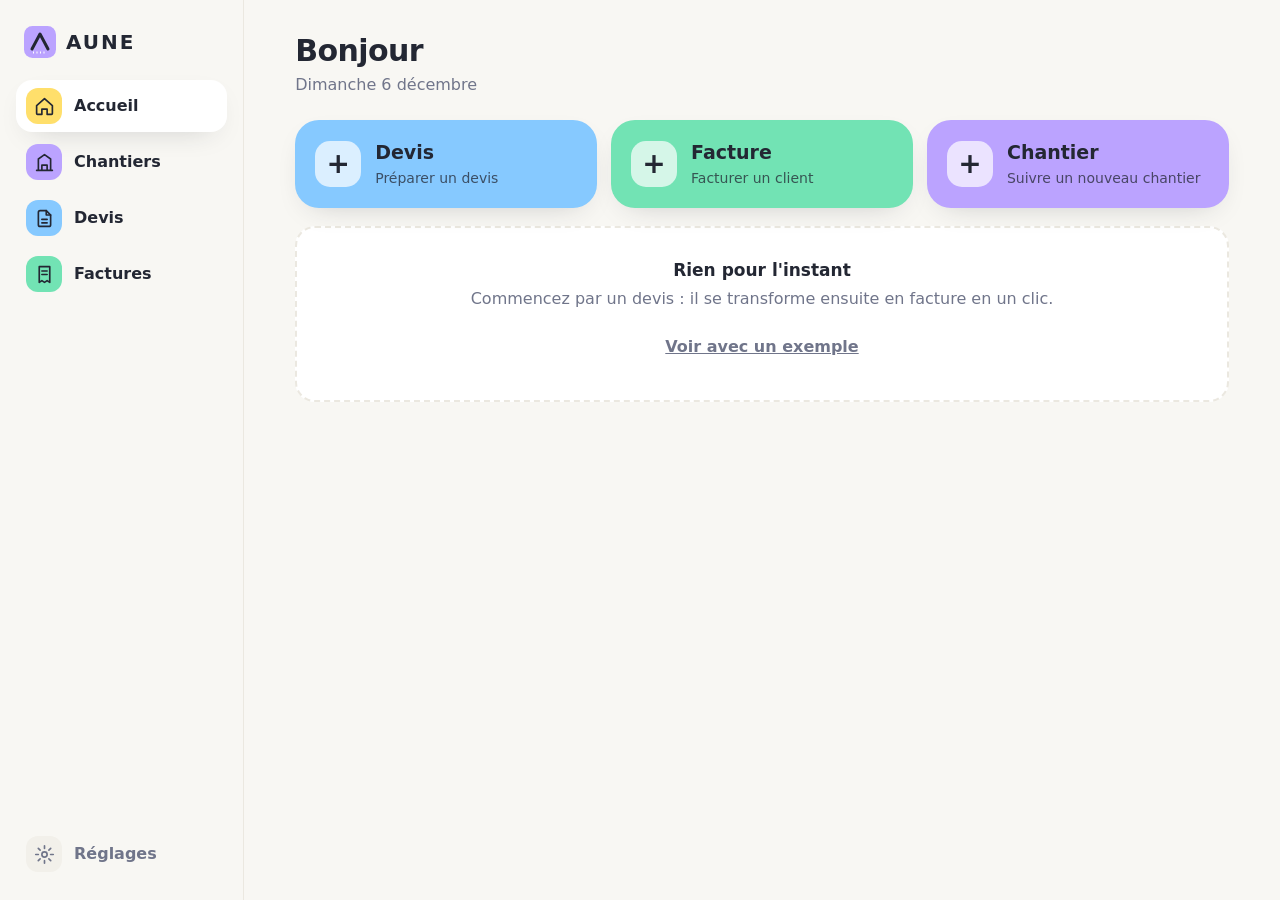
==== index.html @ 50a4844f "Gain de temps : envoyer/partager le PDF, relance, dupliquer, rappel et copie de sécurité - Envoyer (" ====
<!doctype html>
<html lang="fr">
<head>
<meta charset="utf-8">
<meta name="viewport" content="width=device-width,initial-scale=1,viewport-fit=cover">
<title>AUNE · Suivi de chantier</title>
<meta name="theme-color" content="#f8f7f3">
<meta name="apple-mobile-web-app-capable" content="yes">
<meta name="mobile-web-app-capable" content="yes">
<link rel="manifest" href="manifest.webmanifest">
<link rel="icon" href="icon.svg" type="image/svg+xml">
<link rel="apple-touch-icon" href="icon.svg">
<style>
/* Blanc cassé + pastels un peu flashy. Une couleur par univers :
   chantiers = lilas · devis = ciel · factures = menthe · alertes = corail · attention = citron */
:root{
  color-scheme:light;
  --bg:#f8f7f3;--card:#fff;--ink:#232733;--muted:#70758a;--line:#ebe8e0;--soft:#f2f0ea;
  --sky:#86c9ff;--mint:#72e3b4;--lilac:#bba3ff;--coral:#ff9d8f;--lemon:#ffdf6b;
  --sky-s:#e4f3ff;--mint-s:#dff8ee;--lilac-s:#ede7ff;--coral-s:#ffeae6;--lemon-s:#fff6d4;
  --sky-d:#0d5a94;--mint-d:#087349;--lilac-d:#5430c4;--coral-d:#b02f24;--lemon-d:#7a5d00;
  --shadow:0 10px 30px -16px rgba(35,39,51,.28);
  --p:var(--ink);--pt:#fff;
}
body[data-sec=chantiers]{--p:var(--lilac);--pt:var(--ink)}
body[data-sec=devis]{--p:var(--sky);--pt:var(--ink)}
body[data-sec=factures]{--p:var(--mint);--pt:var(--ink)}
*{box-sizing:border-box}
html{-webkit-text-size-adjust:100%}
body{margin:0;background:var(--bg);color:var(--ink);font:16px/1.45 system-ui,-apple-system,"Segoe UI",Roboto,sans-serif}
h1{font-size:30px;line-height:1.1;margin:0;font-weight:800;letter-spacing:-.02em}
h2{font-size:16px;margin:0;font-weight:750}
a{color:inherit;text-decoration:none}
button,input,select,textarea{font:inherit;color:inherit}
:focus-visible{outline:3px solid var(--ink);outline-offset:2px}
.muted{color:var(--muted)}.small{font-size:14px}

/* Mise en page : barre latérale (PC) / barre du bas (téléphone) */
.shell{display:grid;grid-template-columns:244px minmax(0,1fr);min-height:100vh}
.side{position:sticky;top:0;height:100vh;padding:26px 16px 20px;display:flex;flex-direction:column;gap:22px;border-right:1px solid var(--line)}
.logo{display:flex;align-items:center;gap:10px;font-weight:850;letter-spacing:.1em;font-size:20px;padding:0 8px}
.side nav{display:grid;gap:4px}
.nv{display:flex;align-items:center;gap:12px;padding:8px 10px;border-radius:16px;font-weight:650;color:var(--ink)}
.nv .chip{width:36px;height:36px;border-radius:12px;display:grid;place-items:center;flex:none}
.nv:hover{background:var(--soft)}
.nv.on{background:#fff;box-shadow:var(--shadow)}
.nv.set{margin-top:auto;color:var(--muted)}
.ico{width:21px;height:21px;flex:none}
main{padding:34px clamp(18px,4vw,52px) 90px;max-width:1220px;width:100%}
.mtop,.bottom{display:none}

/* Boutons */
.btn{border:1px solid var(--line);background:#fff;border-radius:14px;padding:10px 18px;cursor:pointer;font-weight:650;min-height:46px;display:inline-flex;align-items:center;justify-content:center;gap:6px;text-align:center}
.btn:hover{border-color:var(--ink)}
.btn.primary{background:var(--p);color:var(--pt);border-color:var(--p)}
.btn.sky{background:var(--sky);border-color:var(--sky)}.btn.mint{background:var(--mint);border-color:var(--mint)}.btn.lilac{background:var(--lilac);border-color:var(--lilac)}
.btn.link{border:0;background:none;text-decoration:underline;padding:10px 4px}
.btn.danger{color:var(--coral-d)}
.btn.sm{min-height:38px;padding:6px 14px;font-size:14px;border-radius:12px}
.icon-btn{border:0;background:none;cursor:pointer;font-size:24px;line-height:1;padding:6px 10px;border-radius:10px;color:var(--muted)}
.icon-btn:hover{color:var(--coral-d);background:var(--coral-s)}

.head{display:flex;justify-content:space-between;align-items:flex-end;gap:14px;flex-wrap:wrap;margin-bottom:24px}
.head .sub{color:var(--muted);margin-top:6px}
.head .sub::first-letter{text-transform:uppercase}
.btns{display:flex;gap:10px;flex-wrap:wrap;align-items:center}
.sec{display:flex;justify-content:space-between;align-items:center;margin:30px 0 12px}
.sec:first-child{margin-top:0}
.count{display:inline-block;margin-left:6px;padding:1px 9px;border-radius:99px;background:var(--soft);color:var(--muted);font-size:13px;font-weight:700}
.back{display:inline-block;margin-bottom:14px;color:var(--muted);font-weight:650}
.cols2{display:grid;grid-template-columns:minmax(0,1.45fr) minmax(0,1fr);gap:28px;align-items:start}
.cols2.eq{grid-template-columns:1fr 1fr}
.stack{display:grid;gap:14px}

/* Tuiles d'action */
.quick{display:grid;grid-template-columns:repeat(3,1fr);gap:14px;margin-bottom:18px}
.tile{border:0;border-radius:24px;padding:18px 20px;cursor:pointer;text-align:left;display:flex;align-items:center;gap:14px;color:var(--ink);box-shadow:var(--shadow);min-height:88px}
.tile .plus{width:46px;height:46px;border-radius:15px;background:rgba(255,255,255,.7);display:grid;place-items:center;font-size:28px;font-weight:600;flex:none}
.tile b{display:block;font-size:19px}
.tile .ts{font-size:14px;opacity:.75}
.tile.sky{background:var(--sky)}.tile.mint{background:var(--mint)}.tile.lilac{background:var(--lilac)}
.kpis{display:grid;grid-template-columns:repeat(4,1fr);gap:12px;margin-bottom:28px}
.kpis.three{grid-template-columns:repeat(3,1fr);margin-bottom:22px}
.kpi{border-radius:18px;padding:14px 16px;display:block}
.kpi span{font-size:14px;opacity:.78}
.kpi b{display:block;font-size:23px;margin-top:2px;font-variant-numeric:tabular-nums;letter-spacing:-.01em}
.kpi.sky{background:var(--sky-s)}.kpi.mint{background:var(--mint-s)}.kpi.lilac{background:var(--lilac-s)}.kpi.coral{background:var(--coral-s)}.kpi.lemon{background:var(--lemon-s)}

/* Listes */
.list,.card{background:var(--card);border:1px solid var(--line);border-radius:20px;box-shadow:var(--shadow)}
.list{overflow:hidden}
.card{padding:20px}
.row{display:flex;gap:14px;align-items:center;padding:14px 18px;border-top:1px solid var(--line);min-height:68px}
.row:first-child{border-top:0}
a.row:hover{background:var(--bg)}
.row .main{flex:1;min-width:0}
.row .t{font-weight:650;overflow:hidden;text-overflow:ellipsis;white-space:nowrap}
.row .s,.s{color:var(--muted);font-size:14px}
.row .amt{font-weight:750;white-space:nowrap;font-variant-numeric:tabular-nums}
.av{width:42px;height:42px;border-radius:14px;display:grid;place-items:center;font-weight:800;font-size:15px;color:var(--ink);flex:none}
.pill{display:inline-block;padding:3px 11px;border-radius:99px;font-size:13px;font-weight:700;background:var(--soft);color:var(--muted);border:0;white-space:nowrap}
.pill.info{background:var(--sky-s);color:var(--sky-d)}.pill.ok{background:var(--mint-s);color:var(--mint-d)}
.pill.warn{background:var(--lemon-s);color:var(--lemon-d)}.pill.bad{background:var(--coral-s);color:var(--coral-d)}
button.pill{cursor:pointer}
button.pill:hover{filter:brightness(.96)}
.bar2{height:8px;border-radius:99px;background:var(--soft);overflow:hidden;margin-top:10px}
.bar2 i{display:block;height:100%;background:var(--mint);border-radius:99px}

/* Cartes chantier */
.cards{display:grid;grid-template-columns:repeat(auto-fill,minmax(280px,1fr));gap:16px}
.ccard{display:block;background:var(--card);border:1px solid var(--line);border-radius:22px;padding:18px;box-shadow:var(--shadow)}
.ccard:hover{border-color:var(--ink)}
.ctop{display:flex;justify-content:space-between;align-items:center;margin-bottom:14px}
.cname{font-size:18px;font-weight:750;letter-spacing:-.01em;line-height:1.2}
.cfoot{margin-top:8px}

/* Page chantier */
.hero{background:var(--lilac-s);border:1px solid color-mix(in srgb,var(--lilac) 55%,#fff);border-radius:26px;padding:20px 24px 22px;margin-bottom:26px}
.hero-top{display:flex;justify-content:space-between;align-items:center;margin-bottom:12px}
.hero-top .back{margin:0}
.hero-main{display:flex;gap:16px;align-items:center;flex-wrap:wrap}
.hero-main .av{width:58px;height:58px;border-radius:18px;font-size:20px;background:var(--lilac)}
.hero-main>div{flex:1;min-width:200px}
.hero .bar2{background:rgba(255,255,255,.75);height:10px}
.chips{display:flex;gap:8px;flex-wrap:wrap;margin-top:14px}
.chips a,.chips span{background:rgba(255,255,255,.8);border-radius:99px;padding:4px 12px;font-size:14px;font-weight:600}
.stats{display:grid}
.stats div{display:flex;justify-content:space-between;align-items:center;padding:12px 0;border-top:1px solid var(--line)}
.stats div:first-child{border-top:0;padding-top:0}
.stats div:last-child{padding-bottom:0}
.stats b{font-variant-numeric:tabular-nums;font-size:17px}

.empty{background:var(--card);border:2px dashed var(--line);border-radius:20px;padding:30px 16px;text-align:center;color:var(--muted)}
.empty b{display:block;color:var(--ink);font-size:17px;margin-bottom:4px}
.empty .btn{margin-top:14px}
.notice{background:var(--lemon-s);border-radius:16px;padding:12px 18px;margin-bottom:22px;font-weight:550}
.search{width:100%;max-width:420px;margin-bottom:18px}
[hidden]{display:none!important}
.warnbox{background:var(--lemon-s);color:var(--lemon-d);border-radius:12px;padding:10px 14px;font-size:14px;font-weight:650;margin-top:14px}

/* Formulaires */
input:not([type]),input[type=text],input[type=tel],input[type=email],input[type=number],input[type=date],input[type=search],select,textarea{width:100%;min-width:0;background:#fff;border:1.5px solid var(--line);border-radius:14px;padding:10px 14px;min-height:46px}
input:focus,select:focus,textarea:focus{border-color:var(--ink);outline:0}
textarea{resize:vertical}
label.f{display:grid;gap:5px;font-size:14px;color:var(--muted);font-weight:550}
.fgrid{display:grid;grid-template-columns:repeat(auto-fit,minmax(230px,1fr));gap:14px}
.fgrid .full{grid-column:1/-1}
details.more>summary{cursor:pointer;font-weight:700;padding:10px 0;list-style:none;display:flex;align-items:center;gap:8px}
details.more>summary::before{content:"+";display:grid;place-items:center;width:24px;height:24px;border-radius:8px;background:var(--lemon);font-weight:800}
details.more[open]>summary::before{content:"–"}
details.more>summary::-webkit-details-marker{display:none}
dialog{border:0;border-radius:26px;background:var(--bg);color:var(--ink);padding:0;width:min(540px,calc(100vw - 20px));max-height:calc(100dvh - 20px);box-shadow:0 30px 80px -20px rgba(35,39,51,.5)}
dialog::backdrop{background:rgba(35,39,51,.45)}
.dform{padding:24px;display:grid;gap:18px}
.dform h2{font-size:21px;font-weight:800}
.frow{display:flex;justify-content:flex-end;gap:10px}

/* Éditeur de devis / facture */
.editor{display:grid;grid-template-columns:minmax(0,1fr) 340px;grid-template-areas:"info side" "lines side" "opts side";gap:18px 28px;align-items:start}
.e-info{grid-area:info}.e-lines{grid-area:lines;container-type:inline-size}
@container (max-width:560px){
  .line{grid-template-columns:1fr 1fr 1fr}
  .line .lt{grid-column:1/3;text-align:left}
  .line .icon-btn{justify-self:end}
}.e-side{grid-area:side;position:sticky;top:24px}.e-opts{grid-area:opts}
.line{display:grid;grid-template-columns:80px 92px 120px minmax(0,1fr) 40px;gap:10px;align-items:end;padding:14px;border-radius:16px;background:var(--bg);margin-bottom:10px}
.line>*{min-width:0}
.line .desc{grid-column:1/-1;background:#fff}
.line .lt{white-space:nowrap;text-align:right;align-self:center;font-weight:750;font-size:17px;font-variant-numeric:tabular-nums}
.line .icon-btn{align-self:center}
.mini{display:grid;gap:3px;font-size:12.5px;color:var(--muted);font-weight:600}
.mini input{background:#fff}
.row .rside{display:grid;justify-items:end;gap:4px}
.racts{display:flex;gap:8px;align-items:center}
.tot{display:grid;gap:8px;font-variant-numeric:tabular-nums}
.tot div{display:flex;justify-content:space-between}
.tot .big{font-size:28px;font-weight:800;letter-spacing:-.02em;border-top:2px solid var(--ink);padding-top:12px;margin-top:4px}
.sumcard{background:var(--p);border-color:var(--p)}
body:not([data-sec]) .sumcard,body[data-sec=chantiers] .sumcard{background:#fff;border-color:var(--line)}
.sumtop{display:flex;justify-content:space-between;align-items:center;margin-bottom:14px;font-weight:700}
.actions{display:grid;gap:10px;margin-top:20px}
.actions .btn{width:100%}
.sumcard .btn{background:#fff;border-color:transparent}
.sumcard .btn.primary{background:var(--ink);color:#fff}
.sumcard .tot .big{border-color:var(--ink)}

/* Planning */
.gantt{overflow:auto;border:1px solid var(--line);border-radius:20px;background:var(--card);box-shadow:var(--shadow)}
.g{display:grid;grid-template-columns:160px 1fr;min-width:780px;border-top:1px solid var(--line)}
.g:first-child{border-top:0}
.gl{position:sticky;left:0;z-index:2;background:var(--card);padding:9px 14px;font-size:14px;border-right:1px solid var(--line);overflow:hidden;text-overflow:ellipsis;white-space:nowrap}
.gl.c{font-weight:750;background:var(--lilac-s)}
.gw{display:grid;grid-template-columns:repeat(8,1fr);font-size:13px;color:var(--muted)}
.gw span{padding:9px 8px;border-left:1px solid var(--line)}
.gt{position:relative;min-height:38px;background:repeating-linear-gradient(to right,transparent 0,transparent calc(12.5% - 1px),var(--line) calc(12.5% - 1px),var(--line) 12.5%)}
.gtoday{position:absolute;top:0;bottom:0;width:2px;background:var(--coral);z-index:1}
.gb{position:absolute;top:9px;height:20px;border-radius:7px;min-width:8px}
.gb.c{top:16px;height:6px;background:var(--ink)!important}
.gb.done{opacity:.4}

.toast{position:fixed;left:50%;bottom:96px;transform:translateX(-50%);background:var(--ink);color:#fff;padding:11px 18px;border-radius:14px;z-index:50;font-weight:650}
#print{display:none}

/* Fenêtre moyenne : la barre latérale se réduit aux icônes pour laisser la place au contenu */
@media (min-width:821px) and (max-width:1239px){
  .shell{grid-template-columns:86px minmax(0,1fr)}
  .side{padding:22px 0;align-items:center;gap:20px}
  .side .lb{display:none}
  .logo{padding:0}
  .nv{padding:6px;justify-content:center}
  main{padding-left:clamp(18px,3vw,40px);padding-right:clamp(18px,3vw,40px)}
}
@media (max-width:1000px){
  .kpis{grid-template-columns:repeat(2,1fr)}
  .cols2,.cols2.eq{grid-template-columns:minmax(0,1fr)}
  .editor{grid-template-columns:minmax(0,1fr);grid-template-areas:"info" "lines" "side" "opts"}
  .e-side{position:static}
}
@media (max-width:820px){
  .shell{display:block}
  .side{display:none}
  .mtop{display:flex;justify-content:space-between;align-items:center;padding:12px 16px 0}
  .mtop .gear{display:grid;place-items:center;width:42px;height:42px;border-radius:14px;background:#fff;border:1px solid var(--line)}
  .bottom{display:flex;position:fixed;left:10px;right:10px;bottom:calc(10px + env(safe-area-inset-bottom));z-index:30;background:#fff;border:1px solid var(--line);border-radius:24px;padding:6px;box-shadow:0 14px 40px -12px rgba(35,39,51,.4)}
  .bottom a{flex:1;display:flex;flex-direction:column;align-items:center;gap:1px;padding:4px 2px;font-size:12px;font-weight:650;color:var(--muted)}
  .bottom .ib{padding:4px 18px;border-radius:99px;display:grid;place-items:center}
  .bottom a.on{color:var(--ink)}
  .bottom a.on .ib{background:var(--c)}
  main{padding:18px 16px 120px}
  h1{font-size:26px}
  .quick{grid-template-columns:1fr}
  .tile{min-height:72px}
  .kpis.three{grid-template-columns:1fr}
  .fgrid{grid-template-columns:1fr}
  .line{grid-template-columns:1fr 1fr 1fr;padding:12px}
  .line .lt{grid-column:1/3;text-align:left}
  .line .icon-btn{justify-self:end}
  .row{flex-wrap:wrap}
  .racts{flex:0 0 100%;justify-content:flex-end}
  .hero{padding:16px}
}
/* Animations : discrètes, et seulement si le système ne demande pas de les réduire */
@media (prefers-reduced-motion:no-preference){
  .tile,.ccard,.btn,.nv,.row,.pill,.icon-btn{transition:transform .14s ease,border-color .14s ease,background-color .14s ease,box-shadow .14s ease}
  .tile:hover{transform:translateY(-2px)}
  .ccard:hover{transform:translateY(-2px)}
  .btn:active,.tile:active,.ccard:active,button.pill:active{transform:scale(.97)}
  /* un seul mouvement d'ensemble quand on change de page */
  main.enter{animation:enter .3s cubic-bezier(.2,.7,.2,1)}
  @keyframes enter{from{opacity:0;transform:translateY(10px)}}
  main.enter .bar2 i{transform-origin:left;animation:grow .8s .12s cubic-bezier(.2,.7,.2,1) both}
  @keyframes grow{from{transform:scaleX(0)}}
  /* réponses à une action */
  dialog[open]{animation:dlg .24s cubic-bezier(.2,.8,.2,1)}
  dialog[open]::backdrop{animation:fade .24s ease-out}
  @keyframes dlg{from{opacity:0;transform:translateY(16px) scale(.97)}}
  @keyframes fade{from{opacity:0}}
  .pop{animation:pop .4s cubic-bezier(.3,1.7,.5,1)}
  @keyframes pop{from{transform:scale(.7)}}
  .line.pop{animation:slidein .3s cubic-bezier(.2,.8,.2,1)}
  @keyframes slidein{from{opacity:0;transform:translateY(-8px)}}
  .toast{animation:up .2s ease-out}
  @keyframes up{from{opacity:0;transform:translate(-50%,10px)}}
}
@media print{
  body{background:#fff}
  .shell,.bottom,dialog,.toast{display:none!important}
  #print{display:block!important;color:#000;background:#fff;font:12.5px/1.45 system-ui,sans-serif}
}
#print .pg{max-width:780px;margin:0 auto}
#print table{width:100%;border-collapse:collapse;margin:18px 0}
#print th{text-align:left;border-bottom:2px solid #000;padding:6px 4px;font-size:12px}
#print td{border-bottom:1px solid #ccc;padding:7px 4px;vertical-align:top}
#print .r{text-align:right}
#print .hd{display:flex;justify-content:space-between;gap:24px}
#print h1{font-size:30px}
#print .sig{border:1px solid #000;height:90px;padding:6px;margin-top:20px;width:55%}
#print .tt{margin-left:auto;width:260px}
#print .tt div{display:flex;justify-content:space-between;padding:3px 0}
#print .tt .g2{border-top:2px solid #000;font-weight:700;font-size:15px;margin-top:4px;padding-top:6px}
</style>
</head>
<body>
<div class="shell">
  <aside class="side" id="side"></aside>
  <div>
    <div class="mtop" id="mtop"></div>
    <main id="main"></main>
  </div>
</div>
<nav class="bottom" id="bottom"></nav>
<dialog id="dlg"></dialog>
<div id="print"></div>
<input type="file" id="file" accept="application/json,.json" hidden>

<script>
'use strict';
/* ============ Utilitaires ============ */
const $=(s,el=document)=>el.querySelector(s);
const uid=()=>Math.random().toString(36).slice(2,10);
const LS='aune.v1', DAY=864e5;
const pad=n=>String(n).padStart(2,'0');
const D=s=>Date.parse(s+'T00:00:00Z');
const today=()=>{const d=new Date();return d.getFullYear()+'-'+pad(d.getMonth()+1)+'-'+pad(d.getDate())};
const addDays=(s,n)=>new Date(D(s)+n*DAY).toISOString().slice(0,10);
const weekStart=s=>addDays(s,-((new Date(D(s)).getUTCDay()+6)%7));
const esc=s=>String(s==null?'':s).replace(/[&<>"']/g,c=>({'&':'&amp;','<':'&lt;','>':'&gt;','"':'&quot;',"'":'&#39;'}[c]));
const eur=n=>new Intl.NumberFormat('fr-FR',{style:'currency',currency:'EUR'}).format(n||0);
const fdate=s=>s?new Date(D(s)).toLocaleDateString('fr-FR',{day:'2-digit',month:'short',year:'numeric',timeZone:'UTC'}):'—';
const fshort=s=>s?new Date(D(s)).toLocaleDateString('fr-FR',{day:'2-digit',month:'2-digit',timeZone:'UTC'}):'';
const r2=n=>Math.round((n+Number.EPSILON)*100)/100;
const hue=s=>{let h=0;for(const c of String(s||'x'))h=(h*31+c.charCodeAt(0))%360;return h};
const colorOf=s=>`hsl(${hue(s)} 85% 76%)`;
const PAL=['sky','mint','lilac','coral','lemon'];
const palOf=s=>PAL[hue(s)%5];
const initials=s=>{
  const skip=/^(m|mr|mme|mlle|me|et|de|du|des|la|le|les|d|l)\.?$/i;
  let w=String(s||'').split(/[\s/·\-]+/).filter(x=>/^[A-Za-zÀ-ÿ0-9]/.test(x)&&!skip.test(x));
  if(!w.length)w=String(s||'?').split(/\s+/).filter(Boolean);
  const r=w.length>1?w[0][0]+w[1][0]:(w[0]||'?').slice(0,2);
  return r.toUpperCase();
};
const av=(label,key)=>`<span class="av" style="background:var(--${palOf(key||label)})">${esc(initials(label))}</span>`;
const I={
 home:'<path d="M3 11l9-8 9 8v9a1 1 0 0 1-1 1h-5v-6H9v6H4a1 1 0 0 1-1-1z"/>',
 site:'<path d="M3 21h18M5 21V8l7-5 7 5v13M9 21v-6h6v6"/>',
 doc:'<path d="M14 3H7a2 2 0 0 0-2 2v14a2 2 0 0 0 2 2h10a2 2 0 0 0 2-2V8z"/><path d="M14 3v5h5M9 13h6M9 17h6"/>',
 inv:'<path d="M6 3h12v18l-3-2-3 2-3-2-3 2z"/><path d="M9 8h6M9 12h6"/>',
 cog:'<circle cx="12" cy="12" r="3"/><path d="M12 2v3M12 19v3M2 12h3M19 12h3M4.9 4.9l2.1 2.1M17 17l2.1 2.1M4.9 19.1L7 17M17 7l2.1-2.1"/>'
};
const ico=n=>`<svg class="ico" viewBox="0 0 24 24" fill="none" stroke="currentColor" stroke-width="1.9" stroke-linecap="round" stroke-linejoin="round" aria-hidden="true">${I[n]}</svg>`;
const MARK='<svg viewBox="0 0 64 64" width="32" height="32" aria-hidden="true"><rect width="64" height="64" rx="17" fill="#bba3ff"/><path d="M16 46 L32 16 L48 46" fill="none" stroke="#232733" stroke-width="6" stroke-linecap="round" stroke-linejoin="round"/><path d="M18 53h28" stroke="#fff" stroke-width="4" stroke-dasharray="2 5"/></svg>';

/* ============ Données ============ */
const STAT_L=['à venir','en cours','terminé'];
const STAT_C=['à venir','en cours','en pause','terminé'];
const STAT_D=['brouillon','envoyé','accepté','refusé'];
const STAT_F=['brouillon','envoyée','payée'];
const TRADES=['Terrassement','Maçonnerie / Gros œuvre','Charpente','Couverture','Menuiserie','Plomberie','Électricité','Chauffage / Clim','Plâtrerie / Isolation','Carrelage','Peinture','Façade','Paysage / VRD','Autre'];
const tone=s=>({'en cours':'info','à venir':'','terminé':'ok','en pause':'warn','brouillon':'','envoyé':'info','envoyée':'info','accepté':'ok','refusé':'bad','payée':'ok','en retard':'bad'}[s]||'');
const pill=s=>`<span class="pill ${tone(s)}">${esc(s)}</span>`;
const blank=()=>({v:1,chantiers:[],lots:[],tasks:[],docs:[],settings:{
  name:'',legal:'',siret:'',vatId:'',address:'',email:'',phone:'',iban:'',tvaMode:'franchise',tva:20,
  devisPrefix:'DEV',facturePrefix:'FAC',
  conditions:"Paiement à 30 jours. En cas de retard : pénalités à 3 fois le taux d'intérêt légal et indemnité forfaitaire de recouvrement de 40 €."}});
const normalize=d=>{const b=blank();d.settings=Object.assign(b.settings,d.settings||{});['chantiers','lots','tasks','docs'].forEach(k=>d[k]=d[k]||[]);return d};
function load(){try{const d=JSON.parse(localStorage.getItem(LS));if(d&&d.v)return normalize(d)}catch(e){}return blank()}
let db=load();
function save(){try{localStorage.setItem(LS,JSON.stringify(db))}catch(e){toast('Enregistrement impossible : stockage plein ou bloqué')}if(typeof syncMark==='function')syncMark()}
const ch=id=>db.chantiers.find(c=>c.id===id);
const lot=id=>db.lots.find(l=>l.id===id);
const doc=id=>db.docs.find(d=>d.id===id);

const ht=d=>r2((d.lines||[]).reduce((s,l)=>s+r2((+l.qty||0)*(+l.pu||0)),0));
const tva=d=>r2(ht(d)*(+d.tva||0)/100);
const ttc=d=>r2(ht(d)+tva(d));
const reste=d=>Math.max(0,r2(ttc(d)-(+d.paid||0)));
const isLate=d=>d.type==='facture'&&d.status==='envoyée'&&d.due&&d.due<today()&&reste(d)>0;
const dStatus=d=>isLate(d)?'en retard':d.status;
const lotsOf=c=>db.lots.filter(l=>l.chantierId===c.id);
const lotsDone=c=>lotsOf(c).filter(l=>l.status==='terminé').length;
const progOf=c=>{const n=lotsOf(c).length;return n?Math.round(lotsDone(c)/n*100):(c.status==='terminé'?100:0)};
function nextNumber(type){
  const pre=type==='devis'?db.settings.devisPrefix:db.settings.facturePrefix, y=new Date().getFullYear();
  let max=0;db.docs.filter(d=>d.type===type).forEach(d=>{const m=String(d.number||'').match(/-(\d{4})-(\d+)$/);if(m&&+m[1]===y)max=Math.max(max,+m[2])});
  return `${pre}-${y}-${String(max+1).padStart(3,'0')}`;
}
const clientNames=()=>[...new Set([...db.chantiers.map(c=>c.client),...db.docs.map(d=>d.clientName)].filter(Boolean))];
const catalog=()=>{const m=new Map();db.docs.forEach(d=>d.lines.forEach(l=>{if(l.desc&&+l.pu)m.set(l.desc.trim().toLowerCase(),l)}));return m};

/* ============ UI ============ */
const ui={q:'',goff:0,gc:'',opt:false,flash:null};
function toast(m){const t=document.createElement('div');t.className='toast';t.textContent=m;document.body.appendChild(t);setTimeout(()=>t.remove(),2400)}
function fld(f,v){
  const req=f.req?'required':'';let inp;
  if(f.t==='select')inp=`<select name="${f.k}" ${req}>${f.o.map(o=>{const[a,b]=Array.isArray(o)?o:[o,o];return`<option value="${esc(a)}" ${String(a)===String(v)?'selected':''}>${esc(b)}</option>`}).join('')}</select>`;
  else if(f.t==='textarea')inp=`<textarea name="${f.k}" rows="3">${esc(v)}</textarea>`;
  else inp=`<input name="${f.k}" type="${f.t||'text'}" ${f.t==='number'?'step="any" inputmode="decimal"':''} ${f.t==='tel'?'inputmode="tel"':''} ${f.list?`list="dl_${f.k}"`:''} value="${esc(v==null?'':v)}" ${req} ${f.auto?'autofocus':''}>${f.list?`<datalist id="dl_${f.k}">${f.list.map(x=>`<option value="${esc(x)}">`).join('')}</datalist>`:''}`;
  return `<label class="f ${f.full?'full':''}"><span>${f.l}</span>${inp}</label>`;
}
function form(title,fields,vals,onSave,openMore){
  const main=fields.filter(f=>!f.more), more=fields.filter(f=>f.more);
  const dlg=$('#dlg');
  dlg.innerHTML=`<form class="dform"><h2>${esc(title)}</h2><div class="fgrid">${main.map(f=>fld(f,vals[f.k])).join('')}</div>${more.length?`<details class="more" ${openMore?'open':''}><summary>Plus de détails</summary><div class="fgrid" style="margin-top:6px">${more.map(f=>fld(f,vals[f.k])).join('')}</div></details>`:''}<div class="frow"><button type="button" class="btn" data-a="closeDlg">Annuler</button><button class="btn primary">Enregistrer</button></div></form>`;
  $('form',dlg).addEventListener('submit',e=>{
    e.preventDefault();const fd=new FormData(e.target),v={};
    fields.forEach(f=>{const raw=fd.get(f.k);v[f.k]=f.t==='number'?(parseFloat(raw)||0):(raw==null?'':String(raw).trim())});
    onSave(v);dlg.close();render();
  });
  dlg.showModal();
}

/* ============ Vues ============ */
const head=(title,sub,btns)=>`<div class="head"><div><h1>${title}</h1>${sub?`<div class="sub">${sub}</div>`:''}</div><div class="btns">${btns||''}</div></div>`;
const empty=(t,p,b)=>`<div class="empty"><b>${t}</b>${p}${b?`<div>${b}</div>`:''}</div>`;
const kpi=(c,l,v,href)=>`<${href?'a href="'+href+'"':'div'} class="kpi ${c}"><span>${l}</span><b>${v}</b></${href?'a':'div'}>`;

function docRow(d,msg,inChantier){
  const c=inChantier?null:ch(d.chantierId);
  return `<a class="row" href="#/${d.type==='devis'?'devis':'factures'}/${d.id}">${av(d.clientName||'?',d.clientName||d.id)}<div class="main"><div class="t">${esc(d.clientName||'Client à renseigner')}</div><div class="s">${esc(msg||((d.type==='devis'?'Devis ':'Facture ')+d.number+(c?' · '+c.name:'')+' · '+fdate(d.date)))}</div></div><div class="rside"><div class="amt">${eur(ttc(d))}</div>${msg?'':pill(dStatus(d))}</div></a>`;
}
function chantierRow(c){
  const n=lotsOf(c).length,done=lotsDone(c);
  return `<a class="row" href="#/chantier/${c.id}" style="display:block"><div style="display:flex;gap:14px;align-items:center">${av(c.name,c.id)}<div class="main"><div class="t">${esc(c.name)}</div><div class="s">${esc(c.client||'Client non renseigné')}${n?' · '+done+'/'+n+' terminés':''}</div></div>${pill(c.status)}</div>${n?`<div class="bar2"><i style="width:${progOf(c)}%"></i></div>`:''}</a>`;
}
function chantierCard(c){
  const n=lotsOf(c).length,done=lotsDone(c);
  return `<a class="ccard" href="#/chantier/${c.id}"><div class="ctop">${av(c.name,c.id)}${pill(c.status)}</div><div class="cname">${esc(c.name)}</div><div class="s">${esc(c.client||'Client non renseigné')}</div><div class="bar2"><i style="width:${progOf(c)}%"></i></div><div class="s cfoot">${n?`${done}/${n} corps de métier terminés`:'Aucun corps de métier'}${c.end?` · fin ${fshort(c.end)}`:''}</div></a>`;
}

function vAccueil(){
  const t=today(),s=db.settings;
  const quick=`<div class="quick">
    <button class="tile sky" data-a="newDoc" data-type="devis"><span class="plus">+</span><span><b>Devis</b><span class="ts">Préparer un devis</span></span></button>
    <button class="tile mint" data-a="newDoc" data-type="facture"><span class="plus">+</span><span><b>Facture</b><span class="ts">Facturer un client</span></span></button>
    <button class="tile lilac" data-a="newChantier"><span class="plus">+</span><span><b>Chantier</b><span class="ts">Suivre un nouveau chantier</span></span></button></div>`;
  const dateTxt=new Date().toLocaleDateString('fr-FR',{weekday:'long',day:'numeric',month:'long'});
  if(!db.chantiers.length&&!db.docs.length){
    return head('Bonjour',dateTxt)+quick+
      `<div class="empty"><b>Rien pour l'instant</b>Commencez par un devis : il se transforme ensuite en facture en un clic.<div><button class="btn link" data-a="demo">Voir avec un exemple</button></div></div>`;
  }
  const todo=[];
  db.docs.filter(isLate).forEach(d=>todo.push({d,w:0,msg:'En retard · échue le '+fdate(d.due)}));
  db.docs.filter(d=>d.type==='devis'&&d.status==='accepté'&&!db.docs.some(f=>f.devisId===d.id)).forEach(d=>todo.push({d,w:1,msg:'Devis accepté · créer la facture'}));
  db.docs.filter(d=>d.type==='devis'&&d.status==='envoyé'&&d.date<=addDays(t,-7)).forEach(d=>todo.push({d,w:2,msg:'Sans réponse depuis '+Math.round((D(t)-D(d.date))/DAY)+' jours'}));
  db.docs.filter(d=>d.status==='brouillon').forEach(d=>todo.push({d,w:3,msg:(d.type==='devis'?'Devis':'Facture')+' brouillon à terminer'}));
  todo.sort((a,b)=>a.w-b.w);
  const actifs=db.chantiers.filter(c=>c.status==='en cours');
  const aEnc=db.docs.filter(d=>d.type==='facture'&&d.status==='envoyée').reduce((x,d)=>x+reste(d),0);
  const late=db.docs.filter(isLate).reduce((x,d)=>x+reste(d),0);
  const att=db.docs.filter(d=>d.type==='devis'&&d.status==='envoyé').reduce((x,d)=>x+ttc(d),0);
  return head('Bonjour',dateTxt)+quick+
  `<div class="kpis">${kpi('mint','À encaisser',eur(aEnc),'#/factures')}${kpi('coral','En retard',eur(late),'#/factures')}${kpi('sky','Devis en attente',eur(att),'#/devis')}${kpi('lilac','Chantiers en cours',actifs.length,'#/chantiers')}</div>`+
  (backupDue()?`<div class="notice">${bkAge()} <button class="btn link" data-a="export">Exporter maintenant</button></div>`:'')+
  (!s.name?`<div class="notice">Ajoutez le nom de votre entreprise pour qu'il figure sur vos devis. <a href="#/reglages"><u>Ouvrir les réglages</u></a></div>`:'')+
  `<div class="cols2"><div><div class="sec"><h2>À traiter</h2></div>`+
  (todo.length?`<div class="list">${todo.slice(0,6).map(x=>docRow(x.d,x.msg)).join('')}</div>`:`<div class="empty">Tout est à jour.</div>`)+
  `</div><div><div class="sec"><h2>Chantiers en cours</h2><a href="#/chantiers"><u>Tous</u></a></div>`+
  (actifs.length?`<div class="list">${actifs.map(chantierRow).join('')}</div>`:`<div class="empty">Aucun chantier en cours.</div>`)+`</div></div>`;
}

function listChantiers(){
  const q=ui.q.toLowerCase();
  const l=db.chantiers.filter(c=>!q||(c.name+' '+c.client+' '+c.address).toLowerCase().includes(q));
  if(!l.length)return empty(q?'Aucun résultat':'Aucun chantier','Un chantier regroupe vos corps de métier, devis et factures.',q?'':`<button class="btn primary" data-a="newChantier">+ Chantier</button>`);
  return [['en cours','En cours'],['à venir','À venir'],['en pause','En pause'],['terminé','Terminés']].map(([k,t])=>{
    const g=l.filter(c=>c.status===k);return g.length?`<div class="sec"><h2>${t}<span class="count">${g.length}</span></h2></div><div class="cards">${g.map(chantierCard).join('')}</div>`:''}).join('');
}
function vChantiers(){
  return head('Chantiers','',`<a class="btn" href="#/planning">Planning</a><button class="btn primary" data-a="newChantier">+ Chantier</button>`)+
  (db.chantiers.length>4?`<input class="search" type="search" placeholder="Rechercher un chantier ou un client" data-q="chantiers" value="${esc(ui.q)}">`:'')+
  `<div id="list">${listChantiers()}</div>`;
}

function vChantier(r){
  const c=ch(r.id);
  if(!c)return empty('Chantier introuvable','Il a peut-être été supprimé.','<a class="btn" href="#/chantiers">Retour</a>');
  const ls=lotsOf(c),n=ls.length,docs=db.docs.filter(d=>d.chantierId===c.id).sort((a,b)=>(b.date||'').localeCompare(a.date||''));
  const accepted=docs.filter(d=>d.type==='devis'&&d.status==='accepté').reduce((s,d)=>s+ttc(d),0);
  const billed=docs.filter(d=>d.type==='facture'&&d.status!=='brouillon').reduce((s,d)=>s+ttc(d),0);
  const due=docs.filter(d=>d.type==='facture'&&d.status==='envoyée').reduce((s,d)=>s+reste(d),0);
  const chips=[c.phone?`<a href="tel:${esc(c.phone.replace(/\s/g,''))}">${esc(c.phone)}</a>`:'',c.start||c.end?`<span>${fdate(c.start)} → ${fdate(c.end)}</span>`:'',c.budget?`<span>Budget ${eur(c.budget)} HT</span>`:''].filter(Boolean).join('');
  return `<div class="hero"><div class="hero-top"><a class="back" href="#/chantiers">← Chantiers</a><button class="btn sm" data-a="editChantier" data-id="${c.id}">Modifier</button></div>
    <div class="hero-main">${av(c.name,'hero')}<div><h1>${esc(c.name)}</h1><div class="s" style="margin-top:4px">${esc([c.client,c.address].filter(Boolean).join(' · '))}</div></div>${pill(c.status)}</div>
    <div class="bar2"><i style="width:${progOf(c)}%"></i></div>
    <div class="s" style="margin-top:6px">${n?`${lotsDone(c)} corps de métier terminé${lotsDone(c)>1?'s':''} sur ${n}`:'Aucun corps de métier pour le moment'}</div>
    ${chips?`<div class="chips">${chips}</div>`:''}</div>
  <div class="cols2">
   <div><div class="sec"><h2>Corps de métier</h2><button class="btn sm lilac" data-a="newLot" data-id="${c.id}">+ Ajouter</button></div>`+
  (n?`<div class="list">${ls.map(l=>`<div class="row">${av(l.trade,l.trade)}<div class="main"><div class="t">${esc(l.trade)}</div><div class="s">${esc(l.company||'Entreprise non renseignée')}${l.start||l.end?' · '+fshort(l.start)+(l.end?' → '+fshort(l.end):''):''}</div></div><div class="racts">${l.phone?`<a class="btn sm" href="tel:${esc(l.phone.replace(/\s/g,''))}" aria-label="Appeler ${esc(l.company||l.trade)}">Appeler</a>`:''}<button class="pill ${tone(l.status)}" data-a="cycleLot" data-id="${l.id}" title="Toucher pour changer l'état">${l.status}</button><button class="btn sm" data-a="editLot" data-id="${l.id}" aria-label="Modifier">⋯</button></div></div>`).join('')}</div>`
   :empty('Aucun corps de métier','Ajoutez les artisans qui interviennent.',`<button class="btn primary" data-a="newLot" data-id="${c.id}">+ Corps de métier</button>`))+
  (c.notes?`<div class="sec"><h2>Notes</h2></div><div class="card" style="white-space:pre-wrap">${esc(c.notes)}</div>`:'')+
  `</div><div>
   <div class="sec"><h2>Argent</h2></div><div class="card"><div class="stats"><div><span>Devis acceptés</span><b>${eur(accepted)}</b></div><div><span>Facturé</span><b>${eur(billed)}</b></div><div><span>Reste à encaisser</span><b>${eur(due)}</b></div></div></div>
   <div class="sec"><h2>Devis et factures</h2><span class="btns"><button class="btn sm sky" data-a="newDoc" data-type="devis" data-id="${c.id}">+ Devis</button><button class="btn sm mint" data-a="newDoc" data-type="facture" data-id="${c.id}">+ Facture</button></span></div>`+
  (docs.length?`<div class="list">${docs.map(d=>docRow(d,null,true)).join('')}</div>`:`<div class="empty">Aucun document pour ce chantier.</div>`)+
  `</div></div>`;
}

function listDocs(type){
  const q=ui.q.toLowerCase();
  const l=db.docs.filter(d=>d.type===type&&(!q||((d.clientName||'')+' '+d.number+' '+((ch(d.chantierId)||{}).name||'')).toLowerCase().includes(q))).sort((a,b)=>(b.date||'').localeCompare(a.date||'')||b.number.localeCompare(a.number));
  return l.length?`<div class="list">${l.map(d=>docRow(d)).join('')}</div>`:empty(q?'Aucun résultat':(type==='devis'?'Aucun devis':'Aucune facture'),type==='devis'?'Créez un devis, envoyez-le en PDF, puis transformez-le en facture.':'Créez une facture, ou transformez un devis accepté.',q?'':`<button class="btn primary" data-a="newDoc" data-type="${type}">+ ${type==='devis'?'Devis':'Facture'}</button>`);
}
function vDocs(type,r){
  if(r.id){const d=doc(r.id);if(d)return vDocEdit(d)}
  const all=db.docs.filter(d=>d.type===type),sum=f=>eur(all.filter(f).reduce((s,d)=>s+(type==='facture'?reste(d):ttc(d)),0));
  const k=type==='devis'
    ?kpi('sky','En attente de réponse',sum(d=>d.status==='envoyé'))+kpi('mint','Acceptés',sum(d=>d.status==='accepté'))+kpi('lemon','Brouillons',all.filter(d=>d.status==='brouillon').length)
    :kpi('mint','À encaisser',sum(d=>d.status==='envoyée'))+kpi('coral','En retard',sum(isLate))+kpi('lemon','Brouillons',all.filter(d=>d.status==='brouillon').length);
  return head(type==='devis'?'Devis':'Factures','',`<button class="btn primary" data-a="newDoc" data-type="${type}">+ ${type==='devis'?'Devis':'Facture'}</button>`)+
  (all.length?`<div class="kpis three">${k}</div>`:'')+
  (all.length>4?`<input class="search" type="search" placeholder="Rechercher un client ou un numéro" data-q="${type}" value="${esc(ui.q)}">`:'')+
  `<div id="list">${listDocs(type)}</div>`;
}

const lineRow=(d,l,i)=>`<div class="line"><input class="desc" list="dl_desc" data-l="desc" data-i="${i}" data-id="${d.id}" placeholder="Prestation (ex. Pose de carrelage)" value="${esc(l.desc)}" aria-label="Prestation">
<label class="mini">Qté<input data-l="qty" data-i="${i}" data-id="${d.id}" type="number" step="any" inputmode="decimal" placeholder="1" value="${l.qty}"></label>
<label class="mini">Unité<input data-l="unit" data-i="${i}" data-id="${d.id}" placeholder="m², u…" value="${esc(l.unit)}"></label>
<label class="mini">Prix HT<input data-l="pu" data-i="${i}" data-id="${d.id}" type="number" step="any" inputmode="decimal" placeholder="0" value="${l.pu||''}"></label>
<span class="lt" id="lt_${i}">${eur((+l.qty||0)*(+l.pu||0))}</span><button class="icon-btn" data-a="delLine" data-id="${d.id}" data-i="${i}" aria-label="Supprimer la ligne">×</button></div>`;
function totalsHtml(d){
  return `<div><span>Total HT</span><span>${eur(ht(d))}</span></div>`+((+d.tva)?`<div><span>TVA ${+d.tva} %</span><span>${eur(tva(d))}</span></div>`:'<div class="muted small"><span>TVA non applicable</span><span></span></div>')+
  `<div class="big"><span>${(+d.tva)?'Total TTC':'Total'}</span><span>${eur(ttc(d))}</span></div>`+
  (d.type==='facture'&&(+d.paid)?`<div><span>Déjà réglé</span><span>− ${eur(+d.paid)}</span></div><div><b>Reste à payer</b><b>${eur(reste(d))}</b></div>`:'');
}
const needSiren=d=>d.type==='facture'&&d.clientType==='pro'&&!/^\d{9}$/.test(d.clientSiren||'');
const warnHtml=d=>needSiren(d)?`<div class="warnbox">SIREN du client à renseigner : obligatoire sur les factures destinées à un professionnel.</div>`:'';
const syncPro=d=>{const f=$('#sirenField');if(f)f.hidden=d.clientType!=='pro'};
function nextButtons(d){
  const b=(v,l,cls)=>`<button class="btn ${cls||''}" data-a="setStatus" data-id="${d.id}" data-v="${v}">${l}</button>`;
  const lab=canShareFiles()?'Envoyer':'Télécharger le PDF';
  const send=(cls)=>`<button class="btn ${cls||''}" data-a="send" data-id="${d.id}">${lab}</button>`;
  if(d.type==='devis'){
    if(d.status==='brouillon')return send('primary')+b('envoyé','Marquer comme envoyé');
    if(d.status==='envoyé')return b('accepté','Devis accepté','primary')+b('refusé','Refusé')+send();
    if(d.status==='accepté')return `<button class="btn primary" data-a="devis2fac" data-id="${d.id}">Créer la facture</button>`+send();
    return b('brouillon','Rouvrir en brouillon')+send();
  }
  const rel=isLate(d)?`<button class="btn" data-a="relance" data-id="${d.id}">Relancer</button>`:'';
  if(d.status==='brouillon')return send('primary')+b('envoyée','Marquer comme envoyée');
  if(d.status==='envoyée')return b('payée','Marquer comme payée','primary')+send()+rel;
  return send();
}
function vDocEdit(d){
  const isD=d.type==='devis',sts=isD?STAT_D:STAT_F,items=[...catalog().values()];
  return `<a class="back" href="#/${isD?'devis':'factures'}">← ${isD?'Devis':'Factures'}</a>`+
  head((isD?'Devis ':'Facture ')+esc(d.number),'')+
  `<datalist id="dl_cl">${clientNames().map(n=>`<option value="${esc(n)}">`).join('')}</datalist>
  <datalist id="dl_desc">${items.map(l=>`<option value="${esc(l.desc)}">`).join('')}</datalist>
  <div class="editor">
   <section class="card e-info"><div class="fgrid">
    <label class="f">Client<input type="text" list="dl_cl" data-b="clientName" data-id="${d.id}" value="${esc(d.clientName)}" placeholder="Nom du client" ${d.clientName?'':'autofocus'}></label>
    <label class="f">Chantier<select data-b="chantierId" data-id="${d.id}"><option value="">— Aucun —</option>${db.chantiers.map(c=>`<option value="${c.id}" ${c.id===d.chantierId?'selected':''}>${esc(c.name)}</option>`).join('')}</select></label>
    <label class="f">Type de client<select data-b="clientType" data-id="${d.id}"><option value="particulier" ${d.clientType!=='pro'?'selected':''}>Particulier</option><option value="pro" ${d.clientType==='pro'?'selected':''}>Professionnel (entreprise)</option></select></label>
    <label class="f" id="sirenField" ${d.clientType==='pro'?'':'hidden'}>SIREN du client<input type="text" inputmode="numeric" maxlength="9" data-b="clientSiren" data-id="${d.id}" value="${esc(d.clientSiren)}" placeholder="9 chiffres"></label>
    <p class="s full" style="margin:0">Particulier : pas de facture électronique, seules les données de vente sont transmises. Professionnel : facture électronique obligatoire à partir du 1er septembre 2027.</p>
   </div></section>
   <section class="card e-lines"><h2 style="margin-bottom:14px">Prestations</h2>
    <div id="lines">${d.lines.map((l,i)=>lineRow(d,l,i)).join('')}</div>
    <button class="btn sm" data-a="addLine" data-id="${d.id}">+ Ajouter une ligne</button></section>
   <aside class="e-side"><div class="card sumcard"><div class="sumtop"><span>${isD?'Devis':'Facture'} ${esc(d.number)}</span>${pill(dStatus(d))}</div>
    <div class="tot" id="tot">${totalsHtml(d)}</div><div id="warn">${warnHtml(d)}</div><div class="actions">${nextButtons(d)}</div></div></aside>
   <section class="e-opts"><details class="more" ${ui.opt?'open':''}><summary>Options : dates, TVA, acompte, notes</summary>
    <div class="card" style="margin-top:6px"><div class="fgrid">
    <label class="f">Date<input type="date" data-b="date" data-id="${d.id}" value="${esc(d.date)}"></label>
    <label class="f">${isD?'Valable jusqu\'au':'Échéance de paiement'}<input type="date" data-b="due" data-id="${d.id}" value="${esc(d.due)}"></label>
    <label class="f">TVA<select data-b="tva" data-id="${d.id}">${[0,5.5,10,20].map(x=>`<option value="${x}" ${+d.tva===x?'selected':''}>${x===0?'Sans TVA':x+' %'}</option>`).join('')}</select></label>
    ${isD?`<label class="f">Statut<select data-b="status" data-id="${d.id}">${sts.map(s=>`<option ${s===d.status?'selected':''}>${s}</option>`).join('')}</select></label>`:
    `<label class="f">Déjà réglé (acompte)<input type="number" step="any" inputmode="decimal" data-b="paid" data-id="${d.id}" value="${+d.paid||''}"></label>`}
    <label class="f full">Adresse du client<input type="text" data-b="clientAddress" data-id="${d.id}" value="${esc(d.clientAddress)}"></label>
    <label class="f">Nature de l'opération<select data-b="nature" data-id="${d.id}">${[['services','Prestation de services'],['biens','Livraison de biens'],['mixte','Biens et services']].map(([v,l])=>`<option value="${v}" ${(d.nature||'services')===v?'selected':''}>${l}</option>`).join('')}</select></label>
    <label class="f" id="debitsField" ${(+d.tva)?'':'hidden'}>TVA sur les débits<select data-b="tvaDebits" data-id="${d.id}"><option value="0" ${d.tvaDebits?'':'selected'}>Non</option><option value="1" ${d.tvaDebits?'selected':''}>Oui, option choisie</option></select></label>
    <label class="f full">Adresse de livraison ou du chantier (si différente de celle du client)<input type="text" data-b="deliveryAddress" data-id="${d.id}" value="${esc(d.deliveryAddress)}"></label>
    <label class="f full">Notes affichées sur le document<textarea rows="2" data-b="notes" data-id="${d.id}">${esc(d.notes)}</textarea></label>
    </div><div style="margin-top:16px;display:flex;gap:10px;flex-wrap:wrap"><button class="btn sm" data-a="dupDoc" data-id="${d.id}">Dupliquer</button><button class="btn danger sm" data-a="delDoc" data-id="${d.id}">Supprimer ce document</button></div></div></details></section>
  </div>`;
}

function vPlanning(){
  const ws=addDays(weekStart(today()),-7+ui.goff*28),days=56;
  const weeks=[...Array(8)].map((_,i)=>addDays(ws,i*7));
  const tl=((D(today())-D(ws))/DAY+.5)/days*100;
  const track=inner=>`<div class="gt">${tl>=0&&tl<=100?`<i class="gtoday" style="left:${tl}%"></i>`:''}${inner}</div>`;
  const bar=(s,e,color,cls,title)=>{
    s=s||e;e=e||s;if(!s)return'';let l=(D(s)-D(ws))/DAY,w=(D(e)-D(s))/DAY+1;
    if(l+w<=0||l>=days)return'';if(l<0){w+=l;l=0}if(l+w>days)w=days-l;
    return `<div class="gb ${cls}" title="${esc(title)}" style="left:${l/days*100}%;width:${w/days*100}%;background:${color}"></div>`;
  };
  let rows='';
  db.chantiers.filter(c=>c.status!=='terminé'&&(!ui.gc||c.id===ui.gc)).forEach(c=>{
    const ls=lotsOf(c);if(!ls.length&&!c.start&&!c.end)return;
    rows+=`<div class="g"><div class="gl c"><a href="#/chantier/${c.id}">${esc(c.name)}</a></div>${track(bar(c.start,c.end,'var(--ink)','c',c.name))}</div>`;
    ls.forEach(l=>{rows+=`<div class="g"><div class="gl">${esc(l.trade)}</div>${track(bar(l.start,l.end,colorOf(l.trade),l.status==='terminé'?'done':'',l.trade+' · '+(l.company||'')))}</div>`});
  });
  return `<a class="back" href="#/chantiers">← Chantiers</a>`+head('Planning',`${fdate(ws)} → ${fdate(addDays(ws,days-1))}`,
    `<select id="gsel" aria-label="Filtrer par chantier" style="width:auto"><option value="">Tous les chantiers</option>${db.chantiers.map(c=>`<option value="${c.id}" ${ui.gc===c.id?'selected':''}>${esc(c.name)}</option>`).join('')}</select>
     <button class="btn" data-a="gprev" aria-label="Période précédente">←</button><button class="btn" data-a="gtoday">Aujourd'hui</button><button class="btn" data-a="gnext" aria-label="Période suivante">→</button>`)+
  (rows?`<div class="gantt"><div class="g"><div class="gl"></div><div class="gw">${weeks.map(w=>`<span>${fshort(w)}</span>`).join('')}</div></div>${rows}</div><p class="muted small">Le trait corail marque aujourd'hui. Les dates se règlent dans chaque corps de métier.</p>`
   :empty('Rien à afficher','Ajoutez des dates à vos corps de métier pour les voir ici.',`<a class="btn primary" href="#/chantiers">Voir les chantiers</a>`));
}

function vReglages(){
  const s=db.settings,f=(k,l,t,full)=>`<label class="f ${full?'full':''}">${l}<input type="${t||'text'}" data-s="${k}" value="${esc(s[k])}"></label>`;
  return head('Réglages','Ces informations apparaissent sur vos devis et factures.')+
  `<div class="cols2 eq"><div class="stack">
   <div class="card"><h2 style="margin-bottom:14px">Mon entreprise</h2><div class="fgrid">
    ${f('name','Nom de l\'entreprise',null,true)}${f('siret','SIRET')}${f('phone','Téléphone','tel')}${f('email','E-mail','email')}${f('address','Adresse')}
    <label class="f full">Régime de TVA<select data-s="tvaMode"><option value="franchise" ${s.tvaMode==='franchise'?'selected':''}>Auto-entrepreneur : TVA non applicable (art. 293 B du CGI)</option><option value="assujetti" ${s.tvaMode==='assujetti'?'selected':''}>Assujetti à la TVA</option></select></label>
   </div></div>
   <details class="more"><summary>Plus de réglages</summary><div class="card" style="margin-top:6px"><div class="fgrid">
    ${f('legal','Forme juridique (ex. EI, SARL)')}${f('iban','IBAN (affiché sur les factures)')}${f('vatId','N° de TVA intracommunautaire (si assujetti)')}
    <label class="f">Taux de TVA par défaut<select data-s="tva">${[5.5,10,20].map(x=>`<option value="${x}" ${+s.tva===x?'selected':''}>${x} %</option>`).join('')}</select></label><span></span>
    ${f('devisPrefix','Préfixe des devis')}${f('facturePrefix','Préfixe des factures')}
    <label class="f full">Conditions de paiement<textarea rows="3" data-s="conditions">${esc(s.conditions)}</textarea></label></div></div></details>
  </div><div class="stack"><div class="card" style="background:var(--sky-s);box-shadow:none"><h2 style="margin-bottom:6px">Facture électronique : ce qui arrive</h2>
  <p style="margin:0 0 8px">Depuis le 1er septembre 2026, toute entreprise doit pouvoir recevoir des factures électroniques. À partir du <b>1er septembre 2027</b>, les TPE, PME et micro-entreprises devront aussi en émettre, par une plateforme agréée.</p>
  <p class="s" style="margin:0 0 8px">AUNE prépare déjà les nouvelles mentions : type de client, SIREN, nature de l'opération, TVA sur les débits, adresse de livraison. L'envoi par plateforme agréée viendra dans une prochaine version.</p>
  <a href="https://www.impots.gouv.fr/professionnel/questions/partir-de-quand-suis-je-concerne-par-la-reforme-de-la-facturation" target="_blank" rel="noopener"><u>Voir le calendrier officiel (impots.gouv.fr)</u></a></div>
  ${syCard()}
  <div class="card"><h2 style="margin-bottom:6px">Sauvegarde de mes données</h2><p class="muted" style="margin-top:0">${API?'Exportez de temps en temps un fichier : c\'est votre copie de secours.':'Vos données restent sur cet appareil. Exportez un fichier pour les sauvegarder ou les copier sur un autre appareil.'}</p>
  <div class="actions"><button class="btn primary" data-a="export">Exporter</button><button class="btn" data-a="import">Importer un fichier</button><button class="btn" data-a="demo">Charger un exemple</button><button class="btn danger" data-a="reset">Tout effacer</button>${undoInfo()?`<button class="btn link" data-a="undo">Annuler le dernier remplacement</button>`:''}</div></div></div></div>`;
}

/* ============ Rendu ============ */
const NAV=[['accueil','Accueil','home','lemon'],['chantiers','Chantiers','site','lilac'],['devis','Devis','doc','sky'],['factures','Factures','inv','mint']];
$('#side').innerHTML=`<a class="logo" href="#/accueil" aria-label="AUNE, accueil">${MARK}<span class="lb">AUNE</span></a><nav>${NAV.map(([k,l,i,c])=>`<a class="nv" href="#/${k}" data-n="${k}" aria-label="${l}" title="${l}"><span class="chip" style="background:var(--${c})">${ico(i)}</span><span class="lb">${l}</span></a>`).join('')}</nav><a class="nv set" href="#/reglages" data-n="reglages" aria-label="Réglages" title="Réglages"><span class="chip" style="background:var(--soft)">${ico('cog')}</span><span class="lb">Réglages</span></a>`;
$('#mtop').innerHTML=`<a class="logo" href="#/accueil" style="padding:0">${MARK}AUNE</a><a class="gear" href="#/reglages" aria-label="Réglages">${ico('cog')}</a>`;
$('#bottom').innerHTML=NAV.map(([k,l,i,c])=>`<a href="#/${k}" data-n="${k}" style="--c:var(--${c})"><span class="ib">${ico(i)}</span><span>${l}</span></a>`).join('');
function route(){const p=(location.hash.replace(/^#\/?/,'')||'accueil').split('/');return{name:p[0],id:p[1],tab:p[2]}}
let lastKey='';
function render(){
  const r=route();
  const views={accueil:vAccueil,chantiers:vChantiers,chantier:()=>vChantier(r),planning:vPlanning,devis:()=>vDocs('devis',r),factures:()=>vDocs('facture',r),reglages:vReglages};
  const key=r.name+'/'+(r.id||'');
  if(key!==lastKey){ui.q='';ui.opt=false}
  $('#main').innerHTML=(views[r.name]||vAccueil)();
  const on={chantier:'chantiers',planning:'chantiers'}[r.name]||r.name;
  const sec={chantiers:'chantiers',chantier:'chantiers',planning:'chantiers',devis:'devis',factures:'factures'}[r.name];
  if(sec)document.body.dataset.sec=sec;else delete document.body.dataset.sec;
  document.querySelectorAll('[data-n]').forEach(a=>a.classList.toggle('on',a.dataset.n===on));
  const m=$('#main');
  if(key!==lastKey){window.scrollTo(0,0);lastKey=key;m.classList.remove('enter');void m.offsetWidth;m.classList.add('enter')}
  if(ui.flash){ // petit rebond sur l'élément qui vient de changer
    const f=ui.flash;ui.flash=null;let el=null;
    if(f.startsWith('lot:'))el=$(`[data-a="cycleLot"][data-id="${f.slice(4)}"]`);
    else if(f==='line')el=[...document.querySelectorAll('#lines .line')].pop();
    else if(f==='st')el=$('.sumtop .pill');
    if(el)el.classList.add('pop');
  }
}
const go=h=>{if(location.hash==='#/'+h)render();else location.hash='#/'+h};
window.addEventListener('hashchange',render);
window.addEventListener('hashchange',()=>checkLink());
$('#main').addEventListener('animationend',e=>{if(e.target===e.currentTarget)e.currentTarget.classList.remove('enter')});

/* ============ Formulaires métier ============ */
function chantierForm(c){
  const isNew=!c;c=c||{status:'en cours'};
  form(isNew?'Nouveau chantier':'Modifier le chantier',[
    {k:'name',l:'Nom du chantier',req:1,full:1,auto:1},{k:'client',l:'Client',list:clientNames()},{k:'address',l:'Adresse du chantier'},
    {k:'phone',l:'Téléphone du client',t:'tel',more:1},{k:'status',l:'Statut',t:'select',o:STAT_C,more:1},
    {k:'start',l:'Début',t:'date',more:1},{k:'end',l:'Fin prévue',t:'date',more:1},
    {k:'budget',l:'Budget prévu (€ HT)',t:'number',more:1},{k:'notes',l:'Notes',t:'textarea',full:1,more:1}],c,
    v=>{if(isNew){v.id=uid();db.chantiers.push(v);setTimeout(()=>go('chantier/'+v.id),0)}else Object.assign(c,v);save()},!isNew);
  if(!isNew){const b=document.createElement('button');b.type='button';b.className='btn danger';b.textContent='Supprimer';b.dataset.a='delChantier';b.dataset.id=c.id;$('#dlg .frow').prepend(b)}
}
function lotForm(l,cid){
  const isNew=!l;l=l||{status:'à venir'};
  form(isNew?'Nouveau corps de métier':'Modifier le corps de métier',[
    {k:'trade',l:'Corps de métier',req:1,full:1,auto:1,list:TRADES},{k:'company',l:'Entreprise ou artisan'},{k:'phone',l:'Téléphone',t:'tel'},
    {k:'status',l:'État',t:'select',o:STAT_L,more:1},{k:'budget',l:'Montant (€ HT)',t:'number',more:1},
    {k:'start',l:'Début',t:'date',more:1},{k:'end',l:'Fin',t:'date',more:1},
    {k:'contact',l:'Nom du contact',more:1},{k:'email',l:'E-mail',t:'email',more:1}],l,
    v=>{if(isNew){v.id=uid();v.chantierId=cid;db.lots.push(v)}else Object.assign(l,v);save()},!isNew);
  if(!isNew){const b=document.createElement('button');b.type='button';b.className='btn danger';b.textContent='Supprimer';b.dataset.a='delLot';b.dataset.id=l.id;$('#dlg .frow').prepend(b)}
}
function newDoc(type,cid){
  const s=db.settings,c=ch(cid),t=today();
  const d={id:uid(),type,number:nextNumber(type),chantierId:cid||'',clientName:c?c.client||'':'',clientAddress:c?c.address||'':'',date:t,due:addDays(t,30),
    tva:s.tvaMode==='franchise'?0:+s.tva,status:'brouillon',notes:'',paid:0,clientType:'particulier',clientSiren:'',nature:'services',tvaDebits:false,deliveryAddress:'',lines:[{desc:'',qty:1,unit:'u',pu:0}]};
  db.docs.push(d);save();go((type==='devis'?'devis/':'factures/')+d.id);
}

/* ============ PDF (impression) ============ */
function printDoc(d){
  const s=db.settings,c=ch(d.chantierId),isD=d.type==='devis';
  const franchise=s.tvaMode==='franchise'&&!(+d.tva);
  $('#print').innerHTML=`<div class="pg"><div class="hd"><div><b style="font-size:16px">${esc(s.name||'Votre entreprise')}</b><br>${esc(s.legal)}${s.siret?'<br>SIRET '+esc(s.siret):''}<br>${esc(s.address)}<br>${esc(s.phone)} ${esc(s.email)}</div>
  <div style="text-align:right"><h1>${isD?'DEVIS':'FACTURE'}</h1>N° ${esc(d.number)}<br>Date : ${fdate(d.date)}<br>${d.due?(isD?'Valable jusqu\'au ':'Échéance : ')+fdate(d.due):''}</div></div>
  <div style="margin-top:22px"><b>${isD?'Client':'Facturé à'}</b><br>${esc(d.clientName)}<br>${esc(d.clientAddress)}${d.clientType==='pro'&&d.clientSiren?`<br>SIREN : ${esc(d.clientSiren)}`:''}</div>
  ${c?`<div style="margin-top:10px"><b>Chantier</b> : ${esc(c.name)}${c.address?' — '+esc(c.address):''}</div>`:''}
  <div style="margin-top:6px"><b>Nature de l'opération</b> : ${{services:'Prestation de services',biens:'Livraison de biens',mixte:'Livraison de biens et prestation de services'}[d.nature||'services']}</div>
  ${d.deliveryAddress?`<div style="margin-top:6px"><b>Adresse de livraison</b> : ${esc(d.deliveryAddress)}</div>`:''}
  <table><thead><tr><th>Désignation</th><th class="r">Qté</th><th>Unité</th><th class="r">PU HT</th><th class="r">Total HT</th></tr></thead><tbody>
  ${d.lines.filter(l=>l.desc||l.pu).map(l=>`<tr><td>${esc(l.desc).replace(/\n/g,'<br>')}</td><td class="r">${+l.qty||0}</td><td>${esc(l.unit)}</td><td class="r">${eur(+l.pu)}</td><td class="r">${eur((+l.qty||0)*(+l.pu||0))}</td></tr>`).join('')}</tbody></table>
  <div class="tt"><div><span>Total HT</span><span>${eur(ht(d))}</span></div><div><span>TVA ${+d.tva||0} %</span><span>${eur(tva(d))}</span></div><div class="g2"><span>Total TTC</span><span>${eur(ttc(d))}</span></div>
  ${!isD&&(+d.paid)?`<div><span>Déjà réglé</span><span>${eur(+d.paid)}</span></div><div class="g2"><span>Reste à payer</span><span>${eur(reste(d))}</span></div>`:''}</div>
  ${franchise?'<p>TVA non applicable, art. 293 B du CGI.</p>':''}
  ${(+d.tva)&&d.tvaDebits?'<p>Option pour le paiement de la TVA d\'après les débits.</p>':''}
  ${d.notes?`<p style="white-space:pre-wrap">${esc(d.notes)}</p>`:''}
  ${s.conditions?`<p style="font-size:11px">${esc(s.conditions)}</p>`:''}
  ${!isD&&s.iban?`<p><b>Règlement par virement</b> : IBAN ${esc(s.iban)}</p>`:''}
  ${isD?'<div class="sig">Bon pour accord — date et signature du client :</div>':''}</div>`;
  const old=document.title;document.title=d.number+(d.clientName?' - '+d.clientName:'');
  setTimeout(()=>{window.print();document.title=old},60);
}

/* ============ Facture électronique : Factur-X / CII (profil EN 16931) ============ */
const UNIT_CODE={'u':'C62','unité':'C62','unite':'C62','forfait':'C62','pièce':'C62','piece':'C62','m':'MTR','ml':'MTR','m²':'MTK','m2':'MTK','m³':'MTQ','m3':'MTQ','h':'HUR','heure':'HUR','j':'DAY','jour':'DAY','kg':'KGM','l':'LTR','t':'TNE'};
const unitCode=u=>UNIT_CODE[String(u||'').trim().toLowerCase()]||'C62';
const amt=n=>(+n).toFixed(2);
const num4=n=>String(Math.round((+n||0)*1e4)/1e4);
const ymd=s=>String(s||'').replace(/-/g,'');
const splitAddr=a=>{a=String(a||'').trim();const m=a.match(/^(.*?)[,\s]+(\d{5})\s+(.+)$/);return m?{line:m[1].trim(),cp:m[2],city:m[3].trim()}:{line:a,cp:'',city:''}};
const addrXml=a=>{const x=splitAddr(a);return `<ram:PostalTradeAddress>${x.cp?`<ram:PostcodeCode>${esc(x.cp)}</ram:PostcodeCode>`:''}${x.line?`<ram:LineOne>${esc(x.line)}</ram:LineOne>`:''}${x.city?`<ram:CityName>${esc(x.city)}</ram:CityName>`:''}<ram:CountryID>FR</ram:CountryID></ram:PostalTradeAddress>`};
function facturxCheck(d){
  const s=db.settings,e=[];
  if(!s.name)e.push('Nom de votre entreprise (Réglages)');
  if(!/^\d{14}$/.test(String(s.siret||'').replace(/\s/g,'')))e.push('SIRET à 14 chiffres (Réglages)');
  if(!s.address)e.push('Adresse de votre entreprise (Réglages)');
  if((+d.tva)&&!s.vatId)e.push('N° de TVA intracommunautaire (Réglages > Plus de réglages)');
  if(!d.clientName)e.push('Nom du client');
  if(!d.clientAddress)e.push('Adresse du client');
  if(d.clientType==='pro'&&!/^\d{9}$/.test(d.clientSiren||''))e.push('SIREN du client (9 chiffres)');
  if(!d.date)e.push('Date de la facture');
  if(!d.due)e.push('Échéance de paiement');
  if(!d.lines.some(l=>(l.desc||l.pu)&&(+l.qty)))e.push('Au moins une prestation avec quantité');
  return e;
}
function facturxXml(d){
  const s=db.settings,rate=+d.tva||0,franchise=!rate&&s.tvaMode==='franchise';
  const cat=rate?'S':franchise?'O':'Z';
  const ls=d.lines.filter(l=>l.desc||l.pu).map(l=>({l,tot:r2((+l.qty||0)*(+l.pu||0))}));
  const basis=r2(ls.reduce((a,x)=>a+x.tot,0)),tax=r2(basis*rate/100),grand=r2(basis+tax);
  const prepaid=Math.min(r2(+d.paid||0),grand),due=r2(grand-prepaid);
  const siren=String(s.siret||'').replace(/\s/g,'').slice(0,9),siret=String(s.siret||'').replace(/\s/g,'');
  const reason=franchise?'TVA non applicable, art. 293 B du CGI':'';
  const nat={services:'Prestation de services',biens:'Livraison de biens',mixte:'Livraison de biens et prestation de services'}[d.nature||'services'];
  const notes=[[`Nature de l'opération : ${nat}`],[(rate&&d.tvaDebits)?'Option pour le paiement de la TVA d\'après les débits.':''],[reason],[d.notes],[s.conditions===blank().settings.conditions?'':s.conditions],
    ['En cas de retard de paiement, pénalités de retard exigibles à 3 fois le taux d\'intérêt légal.','PMD'],['Indemnité forfaitaire pour frais de recouvrement en cas de retard de paiement : 40 €.','PMT'],['Pas d\'escompte pour paiement anticipé.','AAB']].filter(n=>n[0]);
  const taxRate=rate?`<ram:RateApplicablePercent>${amt(rate)}</ram:RateApplicablePercent>`:'';
  const lineTax=`<ram:ApplicableTradeTax><ram:TypeCode>VAT</ram:TypeCode><ram:CategoryCode>${cat}</ram:CategoryCode>${taxRate}</ram:ApplicableTradeTax>`;
  const ship=d.deliveryAddress?`<ram:ShipToTradeParty><ram:Name>${esc(d.clientName)}</ram:Name>${addrXml(d.deliveryAddress)}</ram:ShipToTradeParty>`:'';
  return `<?xml version="1.0" encoding="UTF-8"?>
<rsm:CrossIndustryInvoice xmlns:rsm="urn:un:unece:uncefact:data:standard:CrossIndustryInvoice:100" xmlns:ram="urn:un:unece:uncefact:data:standard:ReusableAggregateBusinessInformationEntity:100" xmlns:udt="urn:un:unece:uncefact:data:standard:UnqualifiedDataType:100">
<rsm:ExchangedDocumentContext><ram:GuidelineSpecifiedDocumentContextParameter><ram:ID>urn:cen.eu:en16931:2017</ram:ID></ram:GuidelineSpecifiedDocumentContextParameter></rsm:ExchangedDocumentContext>
<rsm:ExchangedDocument><ram:ID>${esc(d.number)}</ram:ID><ram:TypeCode>380</ram:TypeCode><ram:IssueDateTime><udt:DateTimeString format="102">${ymd(d.date)}</udt:DateTimeString></ram:IssueDateTime>${notes.map(([n,c])=>`<ram:IncludedNote><ram:Content>${esc(n)}</ram:Content>${c?`<ram:SubjectCode>${c}</ram:SubjectCode>`:''}</ram:IncludedNote>`).join('')}</rsm:ExchangedDocument>
<rsm:SupplyChainTradeTransaction>
${ls.map((x,i)=>`<ram:IncludedSupplyChainTradeLineItem><ram:AssociatedDocumentLineDocument><ram:LineID>${i+1}</ram:LineID></ram:AssociatedDocumentLineDocument><ram:SpecifiedTradeProduct><ram:Name>${esc(String(x.l.desc||'Prestation').replace(/\s+/g,' ').trim())}</ram:Name></ram:SpecifiedTradeProduct><ram:SpecifiedLineTradeAgreement><ram:NetPriceProductTradePrice><ram:ChargeAmount>${num4(x.l.pu)}</ram:ChargeAmount></ram:NetPriceProductTradePrice></ram:SpecifiedLineTradeAgreement><ram:SpecifiedLineTradeDelivery><ram:BilledQuantity unitCode="${unitCode(x.l.unit)}">${num4(x.l.qty)}</ram:BilledQuantity></ram:SpecifiedLineTradeDelivery><ram:SpecifiedLineTradeSettlement>${lineTax}<ram:SpecifiedTradeSettlementLineMonetarySummation><ram:LineTotalAmount>${amt(x.tot)}</ram:LineTotalAmount></ram:SpecifiedTradeSettlementLineMonetarySummation></ram:SpecifiedLineTradeSettlement></ram:IncludedSupplyChainTradeLineItem>`).join('\n')}
<ram:ApplicableHeaderTradeAgreement>
<ram:SellerTradeParty><ram:Name>${esc(s.name)}</ram:Name><ram:SpecifiedLegalOrganization><ram:ID schemeID="0002">${esc(siren)}</ram:ID></ram:SpecifiedLegalOrganization>${addrXml(s.address)}${s.email?`<ram:URIUniversalCommunication><ram:URIID schemeID="EM">${esc(s.email)}</ram:URIID></ram:URIUniversalCommunication>`:''}${rate&&s.vatId?`<ram:SpecifiedTaxRegistration><ram:ID schemeID="VA">${esc(String(s.vatId).replace(/\s/g,''))}</ram:ID></ram:SpecifiedTaxRegistration>`:''}</ram:SellerTradeParty>
<ram:BuyerTradeParty><ram:Name>${esc(d.clientName)}</ram:Name>${d.clientType==='pro'&&d.clientSiren?`<ram:SpecifiedLegalOrganization><ram:ID schemeID="0002">${esc(d.clientSiren)}</ram:ID></ram:SpecifiedLegalOrganization>`:''}${addrXml(d.clientAddress)}${d.clientType==='pro'&&d.clientSiren?`<ram:URIUniversalCommunication><ram:URIID schemeID="0225">${esc(d.clientSiren)}</ram:URIID></ram:URIUniversalCommunication>`:''}</ram:BuyerTradeParty>
</ram:ApplicableHeaderTradeAgreement>
<ram:ApplicableHeaderTradeDelivery>${ship}<ram:ActualDeliverySupplyChainEvent><ram:OccurrenceDateTime><udt:DateTimeString format="102">${ymd(d.date)}</udt:DateTimeString></ram:OccurrenceDateTime></ram:ActualDeliverySupplyChainEvent></ram:ApplicableHeaderTradeDelivery>
<ram:ApplicableHeaderTradeSettlement><ram:InvoiceCurrencyCode>EUR</ram:InvoiceCurrencyCode>${s.iban?`<ram:SpecifiedTradeSettlementPaymentMeans><ram:TypeCode>30</ram:TypeCode><ram:PayeePartyCreditorFinancialAccount><ram:IBANID>${esc(String(s.iban).replace(/\s/g,''))}</ram:IBANID></ram:PayeePartyCreditorFinancialAccount></ram:SpecifiedTradeSettlementPaymentMeans>`:''}
<ram:ApplicableTradeTax><ram:CalculatedAmount>${amt(tax)}</ram:CalculatedAmount><ram:TypeCode>VAT</ram:TypeCode>${reason?`<ram:ExemptionReason>${esc(reason)}</ram:ExemptionReason>`:''}<ram:BasisAmount>${amt(basis)}</ram:BasisAmount><ram:CategoryCode>${cat}</ram:CategoryCode>${rate&&d.tvaDebits?'<ram:DueDateTypeCode>5</ram:DueDateTypeCode>':''}${taxRate}</ram:ApplicableTradeTax>
<ram:SpecifiedTradePaymentTerms><ram:DueDateDateTime><udt:DateTimeString format="102">${ymd(d.due)}</udt:DateTimeString></ram:DueDateDateTime></ram:SpecifiedTradePaymentTerms>
<ram:SpecifiedTradeSettlementHeaderMonetarySummation><ram:LineTotalAmount>${amt(basis)}</ram:LineTotalAmount><ram:TaxBasisTotalAmount>${amt(basis)}</ram:TaxBasisTotalAmount><ram:TaxTotalAmount currencyID="EUR">${amt(tax)}</ram:TaxTotalAmount><ram:GrandTotalAmount>${amt(grand)}</ram:GrandTotalAmount>${prepaid?`<ram:TotalPrepaidAmount>${amt(prepaid)}</ram:TotalPrepaidAmount>`:''}<ram:DuePayableAmount>${amt(due)}</ram:DuePayableAmount></ram:SpecifiedTradeSettlementHeaderMonetarySummation>
</ram:ApplicableHeaderTradeSettlement>
</rsm:SupplyChainTradeTransaction>
</rsm:CrossIndustryInvoice>
`;
}
function dupDoc(x){
  const t=today(),n=JSON.parse(JSON.stringify(x));
  Object.assign(n,{id:uid(),number:nextNumber(x.type),date:t,due:addDays(t,30),status:'brouillon',paid:0});delete n.devisId;
  db.docs.push(n);save();toast((x.type==='devis'?'Devis':'Facture')+' dupliqué(e) : '+n.number);go((x.type==='devis'?'devis/':'factures/')+n.id);
}
function pdfModel(d){
  const s=db.settings,c=ch(d.chantierId),franchise=s.tvaMode==='franchise'&&!(+d.tva),isD=d.type==='devis';
  const nat={services:'Prestation de services',biens:'Livraison de biens',mixte:'Livraison de biens et prestation de services'}[d.nature||'services'];
  const q=n=>String(+n||0).replace('.',',');
  return {title:isD?'DEVIS':'FACTURE',number:d.number,date:fdate(d.date),due:d.due?fdate(d.due):'',dueLabel:isD?'Valable jusqu\'au :':'Échéance :',clientLabel:isD?'Client':'Facturé à',
    seller:{name:s.name,legal:s.legal,siret:s.siret,vatId:+d.tva?s.vatId:'',address:s.address,phone:s.phone,email:s.email},
    client:{name:d.clientName,address:d.clientAddress,siren:d.clientType==='pro'?d.clientSiren:''},
    infos:[c?`Chantier : ${c.name}${c.address?' — '+c.address:''}`:'',`Nature de l'opération : ${nat}`,d.deliveryAddress?`Adresse de livraison : ${d.deliveryAddress}`:''].filter(Boolean),
    lines:d.lines.filter(l=>l.desc||l.pu).map(l=>({desc:l.desc||'',qty:q(l.qty),unit:l.unit||'',pu:eur(+l.pu),total:eur(r2((+l.qty||0)*(+l.pu||0)))})),
    totals:[['Total HT',eur(ht(d))],[`TVA ${+d.tva||0} %`,eur(tva(d))],['Total TTC',eur(ttc(d)),1]].concat(!isD&&(+d.paid)?[['Déjà réglé',eur(+d.paid)],['Reste à payer',eur(reste(d)),1]]:[]),
    mentions:[franchise?['TVA non applicable, art. 293 B du CGI.']:null,(+d.tva&&d.tvaDebits)?['Option pour le paiement de la TVA d\'après les débits.']:null,d.notes?[d.notes]:null,
      s.conditions?[s.conditions,1]:null,(!isD&&s.iban)?['Règlement par virement : IBAN '+s.iban]:null].filter(Boolean),
    signature:isD?'Bon pour accord — date et signature du client :':'',
    footer:(s.name?s.name+'  ·  ':'')+(isD?'Devis':'Facture')+(!isD&&d.clientType==='pro'?' électronique Factur-X':'')};
}
const needFx=d=>d.type==='facture'&&d.clientType==='pro';
function missingDlg(miss,d){
  const dlg=$('#dlg');
  dlg.innerHTML=`<div class="dform"><h2>Il manque quelques informations</h2><p>Pour une facture électronique, complétez :</p><ul>${miss.map(m=>`<li>${esc(m)}</li>`).join('')}</ul><div class="frow"><button type="button" class="btn" data-a="sendPlain" data-id="${d.id}">Envoyer sans facture électronique</button><button type="button" class="btn primary" data-a="closeDlg">Compris</button></div></div>`;
  dlg.showModal();
}
const loadJs=src=>new Promise((ok,ko)=>{const e=document.createElement('script');e.src=src;e.onload=ok;e.onerror=()=>ko(new Error(src));document.head.appendChild(e)});
const canShareFiles=()=>{try{return !!(navigator.canShare&&navigator.canShare({files:[new File(['x'],'a.pdf',{type:'application/pdf'})]}))}catch(e){return false}};
let sendBusy=false;
/* PDF de qualité (polices intégrées, PDF/A-3). Facture pro : Factur-X (XML embarqué). Renvoie null si des infos manquent. */
async function pdfFile(d,plain){
  const fx=needFx(d)&&!plain;
  if(fx){const miss=facturxCheck(d);if(miss.length){missingDlg(miss,d);return null}}
  if(!window.FXPDF){await loadJs('fx-fonts.js');await loadJs('fx-pdf.js')}
  const bytes=await FXPDF.build(pdfModel(d),fx?facturxXml(d):null);
  return new File([bytes],String(d.number).replace(/[^\w.-]+/g,'_')+(fx?'-factur-x':'')+'.pdf',{type:'application/pdf'});
}
async function docSend(d,plain){
  if(sendBusy)return;sendBusy=true;
  try{
    let f;try{f=await pdfFile(d,plain)}catch(e){sendBusy=false;printDoc(d);return} // hors ligne sans les polices : impression classique
    if(!f){sendBusy=false;return}
    const s=db.settings,isD=d.type==='devis',text=`Bonjour,\n\nVeuillez trouver ci-joint ${isD?'notre devis':'notre facture'} n° ${d.number} d'un montant de ${eur(ttc(d))} TTC.\n\nCordialement,\n${s.name||''}`;
    if(canShareFiles()){
      try{await navigator.share({files:[f],title:(isD?'Devis ':'Facture ')+d.number,text});
        if(d.status==='brouillon')actions.setStatus({id:d.id,v:isD?'envoyé':'envoyée'});}
      catch(e){if(e&&e.name!=='AbortError')dlFile(f)}
    }else{dlFile(f);toast('PDF téléchargé : joignez-le à votre message')}
  }finally{sendBusy=false}
}
function dlFile(f){const a=document.createElement('a');a.href=URL.createObjectURL(f);a.download=f.name;a.click();setTimeout(()=>URL.revokeObjectURL(a.href),1000)}
/* Relance d'une facture impayée : message prêt à envoyer */
function relanceText(d){
  const s=db.settings;
  return `Bonjour,\n\nSauf erreur de notre part, la facture n° ${d.number} du ${fdate(d.date)}, d'un montant restant dû de ${eur(reste(d))} TTC, est arrivée à échéance le ${fdate(d.due)}.\nPouvez-vous procéder à son règlement dès que possible ?${s.iban?'\nRèglement par virement : IBAN '+s.iban:''}\n\nSi le paiement est déjà parti, merci de ne pas tenir compte de ce message.\n\nCordialement,\n${s.name||''}`;
}
function relanceDlg(d){
  const dlg=$('#dlg');
  dlg.innerHTML=`<div class="dform"><h2>Relancer ${esc(d.clientName||'le client')}</h2><label class="f">Message<textarea id="rlTxt" rows="9" style="width:100%;font-weight:400;color:var(--ink);font-size:15px;line-height:1.4">${esc(relanceText(d))}</textarea></label><div class="frow" style="flex-wrap:wrap"><button type="button" class="btn" data-a="closeDlg">Fermer</button><button type="button" class="btn" data-a="rlCopy">Copier</button><button type="button" class="btn primary" data-a="rlSend" data-id="${d.id}">Envoyer</button></div></div>`;
  dlg.showModal();
}

/* ============ Exemple ============ */
function demo(){
  const t=today(),c1={id:uid(),name:'Rénovation maison Dupont',client:'M. et Mme Dupont',phone:'06 12 34 56 78',address:'12 rue des Lilas, 33000 Bordeaux',status:'en cours',budget:48000,start:addDays(t,-14),end:addDays(t,50),notes:'Accès par le portail latéral.'};
  const c2={id:uid(),name:'Extension garage Martin',client:'Mme Martin',phone:'07 98 76 54 32',address:'3 chemin des Vignes, 33700 Mérignac',status:'à venir',budget:22500,start:addDays(t,20),end:addDays(t,75),notes:''};
  db.chantiers.push(c1,c2);
  const L=(c,trade,company,s,e,st,b,phone)=>({id:uid(),chantierId:c.id,trade,company,contact:'',phone:phone||'',email:'',start:addDays(t,s),end:addDays(t,e),status:st,budget:b});
  db.lots.push(L(c1,'Maçonnerie / Gros œuvre','Bati Sud',-14,3,'terminé',14000,'05 56 00 00 01'),L(c1,'Électricité','Volt & Co',0,18,'en cours',6200,'05 56 00 00 02'),
    L(c1,'Plomberie','Plomberie Garonne',5,24,'à venir',7800,'05 56 00 00 03'),L(c1,'Peinture','Couleurs 33',30,48,'à venir',5400,'05 56 00 00 04'),
    L(c2,'Terrassement','Terra 33',20,28,'à venir',4200),L(c2,'Maçonnerie / Gros œuvre','Bati Sud',29,55,'à venir',11000));
  const mk=(type,c,st,off,lines,paid,extra)=>db.docs.push(Object.assign({id:uid(),type,number:nextNumber(type),chantierId:c.id,clientName:c.client,clientAddress:c.address,date:addDays(t,off),due:addDays(t,off+30),tva:db.settings.tvaMode==='franchise'?0:+db.settings.tva,status:st,notes:'',paid:paid||0,lines},extra||{}));
  mk('devis',c1,'accepté',-30,[{desc:'Gros œuvre : reprise des murs et dalle',qty:1,unit:'forfait',pu:14000},{desc:'Électricité complète',qty:1,unit:'forfait',pu:6200}]);
  mk('devis',c2,'envoyé',-9,[{desc:'Terrassement et fondations',qty:1,unit:'forfait',pu:4200},{desc:'Élévation des murs',qty:38,unit:'m²',pu:285}]);
  mk('facture',c1,'payée',-14,[{desc:'Acompte 30 % gros œuvre',qty:1,unit:'forfait',pu:4200}]);
  mk('facture',c1,'envoyée',-40,[{desc:'Études et préparation',qty:1,unit:'forfait',pu:1500}]);
  save();
}

/* ============ Actions ============ */
const actions={
  syLogin:()=>syLogin(),syNow:()=>syncNow(true),syOut:()=>syLogout(),syKeepLocal:()=>syResolve(true),syKeepOnline:()=>syResolve(false),
  newChantier:()=>chantierForm(),editChantier:d=>chantierForm(ch(d.id)),
  delChantier:d=>{if(confirm('Supprimer ce chantier et ses corps de métier ? Les devis et factures sont conservés.')){db.lots=db.lots.filter(l=>l.chantierId!==d.id);db.docs.forEach(x=>{if(x.chantierId===d.id)x.chantierId=''});db.chantiers=db.chantiers.filter(c=>c.id!==d.id);save();$('#dlg').close();go('chantiers')}},
  newLot:d=>lotForm(null,d.id),editLot:d=>lotForm(lot(d.id)),
  delLot:d=>{if(confirm('Supprimer ce corps de métier ?')){db.lots=db.lots.filter(l=>l.id!==d.id);save();$('#dlg').close();render()}},
  cycleLot:d=>{const l=lot(d.id);l.status=STAT_L[(STAT_L.indexOf(l.status)+1)%STAT_L.length];save();ui.flash='lot:'+d.id;render()},
  newDoc:d=>newDoc(d.type,d.id),
  delDoc:d=>{if(confirm('Supprimer ce document définitivement ?')){const x=doc(d.id);db.docs=db.docs.filter(y=>y.id!==d.id);save();go(x.type==='devis'?'devis':'factures')}},
  addLine:d=>{doc(d.id).lines.push({desc:'',qty:1,unit:'u',pu:0});save();ui.flash='line';render();const ls=document.querySelectorAll('#lines .line');const i=ls[ls.length-1]&&ls[ls.length-1].querySelector('.desc');if(i)i.focus()},
  delLine:d=>{const x=doc(d.id);x.lines.splice(+d.i,1);if(!x.lines.length)x.lines.push({desc:'',qty:1,unit:'u',pu:0});save();render()},
  printDoc:d=>printDoc(doc(d.id)),
  send:d=>docSend(doc(d.id)),sendPlain:d=>{$('#dlg').close();docSend(doc(d.id),true)},
  relance:d=>relanceDlg(doc(d.id)),
  rlCopy:()=>{const t=$('#rlTxt').value;(navigator.clipboard?navigator.clipboard.writeText(t):Promise.reject()).then(()=>toast('Message copié'),()=>{$('#rlTxt').select();toast('Sélectionnez et copiez le message')})},
  rlSend:d=>{const t=$('#rlTxt').value,x=doc(d.id);if(navigator.share)navigator.share({title:'Facture '+x.number,text:t}).catch(()=>{});else location.href='mailto:?subject='+encodeURIComponent('Facture '+x.number+' : rappel')+'&body='+encodeURIComponent(t)},
  dupDoc:d=>dupDoc(doc(d.id)),undo:()=>restoreUndo(),
  setStatus:d=>{const x=doc(d.id);setField(x,'status',d.v);save();ui.flash='st';render()},
  devis2fac:d=>{const q=doc(d.id),t=today();const f={id:uid(),type:'facture',number:nextNumber('facture'),chantierId:q.chantierId,clientName:q.clientName,clientAddress:q.clientAddress,date:t,due:addDays(t,30),tva:q.tva,status:'brouillon',notes:'',paid:0,devisId:q.id,clientType:q.clientType||'particulier',clientSiren:q.clientSiren||'',nature:q.nature||'services',tvaDebits:!!q.tvaDebits,deliveryAddress:q.deliveryAddress||'',lines:q.lines.map(l=>({...l}))};db.docs.push(f);save();toast('Facture créée à partir du devis');go('factures/'+f.id)},
  gprev:()=>{ui.goff--;render()},gnext:()=>{ui.goff++;render()},gtoday:()=>{ui.goff=0;render()},
  closeDlg:()=>$('#dlg').close(),
  demo:()=>{if(!db.chantiers.length||confirm('Ajouter des données d\'exemple à vos données actuelles ?')){demo();render();toast('Exemple chargé')}},
  export:()=>{const a=document.createElement('a');a.href=URL.createObjectURL(new Blob([JSON.stringify(db,null,1)],{type:'application/json'}));a.download='aune-sauvegarde-'+today()+'.json';a.click();setTimeout(()=>URL.revokeObjectURL(a.href),1000);lsSet('aune.bk',Date.now());toast('Sauvegarde téléchargée');if(route().name==='accueil')render()},
  import:()=>$('#file').click(),
  reset:()=>{if(confirm(sy.s?'Effacer toutes vos données, y compris la version en ligne ? Pensez à exporter une sauvegarde avant.':'Effacer toutes les données de cet appareil ? Pensez à exporter une sauvegarde avant.')){snapshot();db=blank();save();go('accueil')}}
};
document.addEventListener('click',e=>{const t=e.target.closest('[data-a]');if(t&&actions[t.dataset.a])actions[t.dataset.a](t.dataset,e)});
function setField(d,k,v){
  if(k==='tva'||k==='paid')v=parseFloat(v)||0;
  if(k==='tvaDebits')v=(v===true||v==='1');
  if(k==='clientSiren')v=String(v).replace(/\D/g,'').slice(0,9);
  d[k]=v;
  if(k==='clientName'&&v&&!d.clientSiren&&d.clientType!=='pro'){const o=db.docs.find(x=>x.id!==d.id&&x.clientName===v&&x.clientType==='pro');if(o){d.clientType='pro';d.clientSiren=o.clientSiren||''}}
  if(k==='status'&&v==='payée')d.paid=ttc(d);
  if(k==='chantierId'){const c=ch(v);if(c){if(!d.clientName)d.clientName=c.client||'';if(!d.clientAddress)d.clientAddress=c.address||''}}
  if(k==='clientName'&&v&&!d.clientAddress){const o=db.docs.find(x=>x.id!==d.id&&x.clientName===v&&x.clientAddress)||db.chantiers.find(c=>c.client===v&&c.address);if(o)d.clientAddress=o.clientAddress||o.address}
}
document.addEventListener('change',e=>{
  const t=e.target;
  if(t.id==='gsel'){ui.gc=t.value;render();return}
  if(t.id==='file'){const f=t.files[0];if(!f)return;const rd=new FileReader();rd.onload=()=>{try{const d=JSON.parse(rd.result);if(!d||!d.v)throw 0;if(confirm('Remplacer vos données actuelles par ce fichier ?')){snapshot();db=normalize(d);save();go('accueil');toast('Données importées')}}catch(x){toast('Fichier non reconnu')}t.value=''};rd.readAsText(f);return}
  if(t.dataset.l==='desc'){ // prestation connue : reprend unité et prix
    const d=doc(t.dataset.id),l=d.lines[+t.dataset.i],k=catalog().get(String(t.value).trim().toLowerCase());
    if(k&&!(+l.pu)){l.unit=k.unit;l.pu=k.pu;save();render()}return}
  if(t.tagName==='SELECT'&&t.dataset.b){
    const d=doc(t.dataset.id);setField(d,t.dataset.b,t.value);save();
    if(['status','chantierId'].includes(t.dataset.b))render();
    else{
      if(t.dataset.b==='clientType')syncPro(d);
      if(t.dataset.b==='tva'){const f=$('#debitsField');if(f)f.hidden=!(+d.tva)}
      $('#tot').innerHTML=totalsHtml(d);$('#warn').innerHTML=warnHtml(d);
    }return}
  if(t.dataset.b==='clientName'){
    const d=doc(t.dataset.id),a=$('[data-b="clientAddress"]'),ty=$('[data-b="clientType"]'),sr=$('[data-b="clientSiren"]');
    if(a&&d.clientAddress)a.value=d.clientAddress;
    if(ty)ty.value=d.clientType==='pro'?'pro':'particulier';
    if(sr)sr.value=d.clientSiren||'';
    syncPro(d);$('#warn').innerHTML=warnHtml(d);
  }
  if(t.tagName==='SELECT'&&t.dataset.s){db.settings[t.dataset.s]=t.dataset.s==='tva'?+t.value:t.value;save()}
});
document.addEventListener('input',e=>{
  const t=e.target;
  if(t.dataset.q){ui.q=t.value;$('#list').innerHTML=t.dataset.q==='chantiers'?listChantiers():listDocs(t.dataset.q);return}
  if(t.dataset.l!==undefined){const d=doc(t.dataset.id),l=d.lines[+t.dataset.i],k=t.dataset.l;l[k]=(k==='qty'||k==='pu')?(parseFloat(t.value)||0):t.value;save();$('#lt_'+t.dataset.i).textContent=eur((+l.qty||0)*(+l.pu||0));$('#tot').innerHTML=totalsHtml(d);return}
  if(t.dataset.b!==undefined&&t.tagName!=='SELECT'){const d=doc(t.dataset.id);setField(d,t.dataset.b,t.value);save();if(t.dataset.b==='paid')$('#tot').innerHTML=totalsHtml(d);if(t.dataset.b==='clientSiren')$('#warn').innerHTML=warnHtml(d);return}
  if(t.dataset.s!==undefined&&t.tagName!=='SELECT'){db.settings[t.dataset.s]=t.value;save()}
});
document.addEventListener('toggle',e=>{if(e.target.matches&&e.target.matches('details.more')&&route().id)ui.opt=e.target.open},true);

/* ============ Sauvegarde : rappel + copie de sécurité ============ */
const lsGet=k=>{try{return +localStorage.getItem(k)||0}catch(e){return 0}};
const lsSet=(k,v)=>{try{localStorage.setItem(k,String(v))}catch(e){}};
const BK_EVERY=14*DAY;
function backupDue(){ // rappel tous les 14 jours, sauf si les données sont aussi en ligne
  if(typeof sy!=='undefined'&&sy.s)return false;
  if(!db.chantiers.length&&!db.docs.length)return false;
  const last=lsGet('aune.bk')||lsGet('aune.since');
  if(!last){lsSet('aune.since',Date.now());return false}
  return Date.now()-last>BK_EVERY;
}
function bkAge(){const l=lsGet('aune.bk');return l?`Dernière sauvegarde il y a ${Math.round((Date.now()-l)/DAY)} jours : pensez à en télécharger une nouvelle.`:'Vos données ne sont que sur cet appareil : téléchargez une sauvegarde de temps en temps.'}
/* avant un remplacement massif (import, tout effacer, version en ligne), on garde la version actuelle */
function snapshot(){try{localStorage.setItem('aune.v1.undo',JSON.stringify({t:Date.now(),db}))}catch(e){}}
function undoInfo(){try{const u=JSON.parse(localStorage.getItem('aune.v1.undo'));return u&&u.db&&u.db.v?u:null}catch(e){return null}}
function restoreUndo(){
  const u=undoInfo();if(!u)return;
  if(confirm('Revenir à vos données du '+new Date(u.t).toLocaleString('fr-FR',{day:'2-digit',month:'2-digit',hour:'2-digit',minute:'2-digit'})+' ? Les données actuelles seront remplacées.')){
    const cur={t:Date.now(),db};db=normalize(u.db);save();try{localStorage.setItem('aune.v1.undo',JSON.stringify(cur))}catch(e){}go('accueil');toast('Données restaurées');
  }
}

/* ============ Synchronisation en ligne ============ */
/* Un seul document par compte, avec un numéro de révision. Les données restent d'abord sur l'appareil ;
   l'envoi se fait en arrière-plan. En cas de modification des deux côtés, l'utilisateur choisit. */
const API=''; // adresse du Worker, ex. https://aune-api.monnom.workers.dev (vide = synchronisation masquée)
const SK='aune.sync';
let sy=(()=>{try{return JSON.parse(localStorage.getItem(SK))||{}}catch(e){return{}}})();
const syKeep=()=>{try{localStorage.setItem(SK,JSON.stringify(sy))}catch(e){}};
const isBlank=d=>!d.chantiers.length&&!d.lots.length&&!d.tasks.length&&!d.docs.length&&!d.settings.name;
let syT=0,syBusy=false,syMut=0,syPending=null;
const ago=t=>{const m=Math.round((Date.now()-t)/6e4);return m<1?'à l\'instant':m<60?'il y a '+m+' min':m<1440?'il y a '+Math.round(m/60)+' h':new Date(t).toLocaleDateString('fr-FR')};
function syState(){
  if(!sy.s)return '';
  if(syPending)return 'Choix nécessaire : voir ci-dessous';
  if(syBusy)return 'Synchronisation…';
  if(sy.dirty)return navigator.onLine===false?'Hors ligne : sera envoyé dès le retour du réseau':'En attente d\'envoi';
  return sy.at?'Synchronisé '+ago(sy.at):'Pas encore synchronisé';
}
function syPaint(){const e=$('#syst');if(e)e.textContent=syState()}
function syCard(){
  if(!API)return '';
  if(sy.s)return `<div class="card"><h2 style="margin-bottom:6px">Synchronisation en ligne</h2><p class="muted" style="margin-top:0">Connecté : <b>${esc(sy.e)}</b><br><span id="syst">${esc(syState())}</span></p><div class="actions"><button class="btn primary" data-a="syNow">Synchroniser maintenant</button><button class="btn" data-a="syOut">Se déconnecter</button></div></div>`;
  return `<div class="card"><h2 style="margin-bottom:6px">Retrouver mes données partout</h2><p class="muted" style="margin-top:0">Entrez votre e-mail : vous recevez un lien de connexion, sans mot de passe.</p><div class="fgrid"><label class="f full">E-mail<input type="email" id="syEmail" autocomplete="email" inputmode="email" placeholder="vous@exemple.fr"></label></div><div class="actions"><button class="btn primary" data-a="syLogin">Recevoir mon lien</button></div></div>`;
}
async function syApi(path,method,body){
  const r=await fetch(API+path,{method,headers:{'Content-Type':'application/json',...(sy.s?{Authorization:'Bearer '+sy.s}:{})},body:body?JSON.stringify(body):undefined});
  let j={};try{j=await r.json()}catch(e){}
  if(r.status===401&&sy.s){sy={};syKeep();toast('Session expirée : reconnectez-vous');if(route().name==='reglages')render()}
  return{status:r.status,j};
}
function syncMark(){if(!API||!sy.s)return;syMut++;sy.dirty=true;syKeep();clearTimeout(syT);syT=setTimeout(()=>syncNow(),2000);syPaint()}
const adopt=(data,rev)=>{if(!isBlank(db))snapshot();db=normalize(data);try{localStorage.setItem(LS,JSON.stringify(db))}catch(e){}sy.rev=rev;sy.dirty=false;sy.at=Date.now();syKeep();render()};
const busyUi=()=>{const d=$('#dlg');return (d&&d.open)||/^(INPUT|TEXTAREA|SELECT)$/.test((document.activeElement||{}).tagName||'')};
async function syncNow(manual){
  if(!API||!sy.s||syBusy||syPending)return;
  if(navigator.onLine===false){if(manual)toast('Pas de réseau pour le moment');return}
  clearTimeout(syT);syBusy=true;syPaint();let again=false;
  try{
    if(sy.dirty){
      const mut=syMut,{status,j}=await syApi('/api/data','PUT',{rev:sy.rev||0,data:db});
      if(status===200){sy.rev=j.rev;sy.at=Date.now();if(mut===syMut)sy.dirty=false;else again=true;syKeep()}
      else if(status===409)syConflict(j);
      else if(manual||status===413)toast(status===413?'Données trop volumineuses pour la synchronisation':'Synchronisation impossible pour le moment');
    }else{
      const {status,j}=await syApi('/api/data','GET');
      if(status===200){
        if(j.rev>(sy.rev||0)&&j.data){if(!busyUi()||manual)adopt(j.data,j.rev);else{syBusy=false;return}}
        else if(j.rev===0&&!isBlank(db)){sy.dirty=true;syBusy=false;return syncNow(manual)}
        else{sy.at=Date.now();syKeep()}
        if(manual)toast('Synchronisé')
      }else if(manual)toast('Synchronisation impossible pour le moment');
    }
  }catch(e){if(manual)toast('Pas de réseau pour le moment')}
  syBusy=false;syPaint();
  if(again&&!syPending)syT=setTimeout(()=>syncNow(),500);
}
function syConflict(srv){
  if(isBlank(db)){adopt(srv.data,srv.rev);toast('Données en ligne récupérées');return}
  syPending=srv;
  const n=d=>{d=normalize(d);return `${d.chantiers.length} chantier${d.chantiers.length>1?'s':''}, ${d.docs.length} devis/factures`};
  const dlg=$('#dlg');
  dlg.innerHTML=`<div class="dform"><h2>Deux versions de vos données</h2><p>Cet appareil et la version en ligne sont différents. Laquelle garder ?</p>
  <p style="margin:0"><b>Cet appareil</b> : ${esc(n(db))}</p><p style="margin:4px 0 14px"><b>En ligne</b> (${esc(ago(srv.updated))}) : ${esc(n(srv.data))}</p>
  <div class="frow"><button type="button" class="btn" data-a="syKeepOnline">Reprendre la version en ligne</button><button type="button" class="btn primary" data-a="syKeepLocal">Garder cet appareil</button></div></div>`;
  if(!dlg.open)dlg.showModal();syPaint();
}
function syResolve(keepLocal){
  const srv=syPending;if(!srv)return;syPending=null;$('#dlg').close();
  if(keepLocal){sy.rev=srv.rev;sy.dirty=true;syKeep();syncNow(true)}else adopt(srv.data,srv.rev);
}
async function syLogin(){
  const el=$('#syEmail'),email=(el&&el.value||'').trim();
  if(!/^\S+@\S+\.\S{2,}$/.test(email)){toast('Entrez une adresse e-mail valide');if(el)el.focus();return}
  try{
    const {status,j}=await syApi('/api/login','POST',{email});
    if(status===200){toast('Lien envoyé : ouvrez votre e-mail');if(j.link)console.info('[test] '+j.link)}
    else toast(status===429?'Trop de demandes : réessayez dans une heure':'Envoi impossible pour le moment');
  }catch(e){toast('Pas de réseau pour le moment')}
}
async function syLogout(){
  try{await syApi('/api/logout','POST')}catch(e){}
  sy={};syKeep();toast('Déconnecté. Vos données restent sur cet appareil');render();
}
async function checkLink(){
  const r=route();if(r.name!=='connexion'||!r.id||!API)return;
  const t=r.id;history.replaceState(null,'',location.pathname+location.search+'#/reglages');render();
  try{
    const {status,j}=await syApi('/api/verify','POST',{token:t});
    if(status===200){sy={s:j.session,e:j.email,rev:0,dirty:!isBlank(db)};syKeep();toast('Connecté');render();syncNow()}
    else toast('Lien expiré ou déjà utilisé : demandez-en un nouveau')
  }catch(e){toast('Pas de réseau pour le moment')}
}
$('#dlg').addEventListener('cancel',e=>{if(syPending)e.preventDefault()}); // le choix de version ne se ferme pas par Échap
window.addEventListener('online',()=>syncNow());
document.addEventListener('visibilitychange',()=>{if(document.visibilityState==='visible'){syncNow()}else if(sy.dirty){clearTimeout(syT);syncNow()}});

render();
checkLink();syncNow();
if('serviceWorker' in navigator&&/^https?:$/.test(location.protocol)){navigator.serviceWorker.register('sw.js').catch(()=>{})}
</script>
</body>
</html>
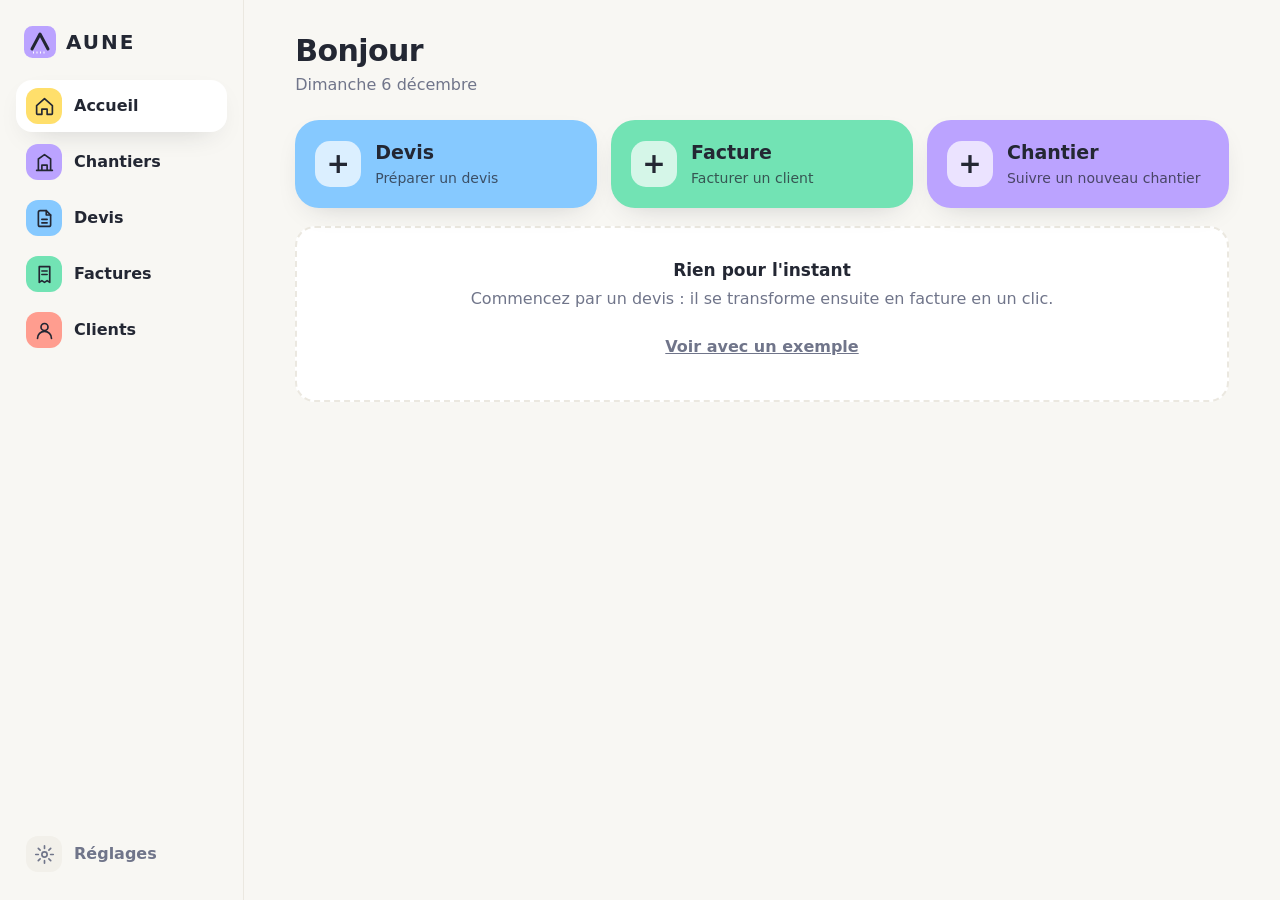
==== commit a4be6f43: "Clients, facture d'acompte, mentions d'assurance - Carnet de clients (migration automatique des anci" ====
--- a/index.html
+++ b/index.html
@@ -25,6 +25,7 @@
 body[data-sec=chantiers]{--p:var(--lilac);--pt:var(--ink)}
 body[data-sec=devis]{--p:var(--sky);--pt:var(--ink)}
 body[data-sec=factures]{--p:var(--mint);--pt:var(--ink)}
+body[data-sec=clients]{--p:var(--coral);--pt:var(--ink)}
 *{box-sizing:border-box}
 html{-webkit-text-size-adjust:100%}
 body{margin:0;background:var(--bg);color:var(--ink);font:16px/1.45 system-ui,-apple-system,"Segoe UI",Roboto,sans-serif}
@@ -326,6 +327,7 @@
  site:'<path d="M3 21h18M5 21V8l7-5 7 5v13M9 21v-6h6v6"/>',
  doc:'<path d="M14 3H7a2 2 0 0 0-2 2v14a2 2 0 0 0 2 2h10a2 2 0 0 0 2-2V8z"/><path d="M14 3v5h5M9 13h6M9 17h6"/>',
  inv:'<path d="M6 3h12v18l-3-2-3 2-3-2-3 2z"/><path d="M9 8h6M9 12h6"/>',
+ user:'<circle cx="12" cy="8" r="4"/><path d="M4 21a8 8 0 0 1 16 0"/>',
  cog:'<circle cx="12" cy="12" r="3"/><path d="M12 2v3M12 19v3M2 12h3M19 12h3M4.9 4.9l2.1 2.1M17 17l2.1 2.1M4.9 19.1L7 17M17 7l2.1-2.1"/>'
 };
 const ico=n=>`<svg class="ico" viewBox="0 0 24 24" fill="none" stroke="currentColor" stroke-width="1.9" stroke-linecap="round" stroke-linejoin="round" aria-hidden="true">${I[n]}</svg>`;
@@ -339,11 +341,23 @@
 const TRADES=['Terrassement','Maçonnerie / Gros œuvre','Charpente','Couverture','Menuiserie','Plomberie','Électricité','Chauffage / Clim','Plâtrerie / Isolation','Carrelage','Peinture','Façade','Paysage / VRD','Autre'];
 const tone=s=>({'en cours':'info','à venir':'','terminé':'ok','en pause':'warn','brouillon':'','envoyé':'info','envoyée':'info','accepté':'ok','refusé':'bad','payée':'ok','en retard':'bad'}[s]||'');
 const pill=s=>`<span class="pill ${tone(s)}">${esc(s)}</span>`;
-const blank=()=>({v:1,chantiers:[],lots:[],tasks:[],docs:[],settings:{
+const blank=()=>({v:1,chantiers:[],lots:[],tasks:[],docs:[],clients:[],settings:{
   name:'',legal:'',siret:'',vatId:'',address:'',email:'',phone:'',iban:'',tvaMode:'franchise',tva:20,
-  devisPrefix:'DEV',facturePrefix:'FAC',
+  devisPrefix:'DEV',facturePrefix:'FAC',acomptePct:30,
+  insKind:'Garantie décennale',insName:'',insAddr:'',insPolicy:'',insZone:'France métropolitaine',
   conditions:"Paiement à 30 jours. En cas de retard : pénalités à 3 fois le taux d'intérêt légal et indemnité forfaitaire de recouvrement de 40 €."}});
-const normalize=d=>{const b=blank();d.settings=Object.assign(b.settings,d.settings||{});['chantiers','lots','tasks','docs'].forEach(k=>d[k]=d[k]||[]);return d};
+const normalize=d=>{const b=blank();d.settings=Object.assign(b.settings,d.settings||{});['chantiers','lots','tasks','docs'].forEach(k=>d[k]=d[k]||[]);if(!d.clients){d.clients=[];seedClients(d)}return d};
+/* Carnet de clients : se remplit à partir des devis, factures et chantiers existants (sans doublon, sans rien effacer) */
+const nkey=n=>String(n||'').trim().toLowerCase();
+function seedClients(d){
+  const m=new Map((d.clients||[]).map(c=>[nkey(c.name),c]));
+  const put=(name,o)=>{const k=nkey(name);if(!k)return;let c=m.get(k);
+    if(!c){c={id:uid(),name:String(name).trim(),type:'particulier',siren:'',address:'',phone:'',email:'',notes:''};m.set(k,c)}
+    ['address','phone','siren'].forEach(f=>{if(o[f]&&!c[f])c[f]=o[f]});if(o.type==='pro'){c.type='pro'}};
+  (d.chantiers||[]).forEach(c=>put(c.client,{phone:c.phone}));
+  [...(d.docs||[])].sort((a,b)=>(a.date||'').localeCompare(b.date||'')).forEach(x=>put(x.clientName,{address:x.clientAddress,siren:x.clientSiren,type:x.clientType}));
+  d.clients=[...m.values()];
+}
 function load(){try{const d=JSON.parse(localStorage.getItem(LS));if(d&&d.v)return normalize(d)}catch(e){}return blank()}
 let db=load();
 function save(){try{localStorage.setItem(LS,JSON.stringify(db))}catch(e){toast('Enregistrement impossible : stockage plein ou bloqué')}if(typeof syncMark==='function')syncMark()}
@@ -365,7 +379,21 @@
   let max=0;db.docs.filter(d=>d.type===type).forEach(d=>{const m=String(d.number||'').match(/-(\d{4})-(\d+)$/);if(m&&+m[1]===y)max=Math.max(max,+m[2])});
   return `${pre}-${y}-${String(max+1).padStart(3,'0')}`;
 }
-const clientNames=()=>[...new Set([...db.chantiers.map(c=>c.client),...db.docs.map(d=>d.clientName)].filter(Boolean))];
+const clientNames=()=>[...new Set([...db.clients.map(c=>c.name),...db.chantiers.map(c=>c.client),...db.docs.map(d=>d.clientName)].filter(Boolean))];
+const findClient=n=>{const k=nkey(n);return k?db.clients.find(c=>nkey(c.name)===k):null};
+const clientById=id=>db.clients.find(c=>c.id===id);
+const clientOf=d=>(d.clientId&&clientById(d.clientId))||findClient(d.clientName);
+const docsOfClient=c=>db.docs.filter(d=>d.clientId===c.id||(!d.clientId&&nkey(d.clientName)===nkey(c.name)));
+/* apprend le client depuis un document ou un chantier : crée la fiche si besoin, complète les champs vides */
+function learnClient(d){
+  if(!d||!nkey(d.clientName))return;
+  let c=clientOf(d);
+  if(!c){c={id:uid(),name:d.clientName.trim(),type:'particulier',siren:'',address:'',phone:'',email:'',notes:''};db.clients.push(c)}
+  if(d.clientAddress&&!c.address)c.address=d.clientAddress;
+  if(d.clientType==='pro'){c.type='pro';if(d.clientSiren&&!c.siren)c.siren=d.clientSiren}
+  if(d.clientId!==c.id)d.clientId=c.id;
+  save();
+}
 const catalog=()=>{const m=new Map();db.docs.forEach(d=>d.lines.forEach(l=>{if(l.desc&&+l.pu)m.set(l.desc.trim().toLowerCase(),l)}));return m};
 
 /* ============ UI ============ */
@@ -421,7 +449,7 @@
   }
   const todo=[];
   db.docs.filter(isLate).forEach(d=>todo.push({d,w:0,msg:'En retard · échue le '+fdate(d.due)}));
-  db.docs.filter(d=>d.type==='devis'&&d.status==='accepté'&&!db.docs.some(f=>f.devisId===d.id)).forEach(d=>todo.push({d,w:1,msg:'Devis accepté · créer la facture'}));
+  db.docs.filter(d=>d.type==='devis'&&d.status==='accepté'&&!db.docs.some(f=>f.devisId===d.id&&!f.acompte)).forEach(d=>todo.push({d,w:1,msg:'Devis accepté · créer la facture'}));
   db.docs.filter(d=>d.type==='devis'&&d.status==='envoyé'&&d.date<=addDays(t,-7)).forEach(d=>todo.push({d,w:2,msg:'Sans réponse depuis '+Math.round((D(t)-D(d.date))/DAY)+' jours'}));
   db.docs.filter(d=>d.status==='brouillon').forEach(d=>todo.push({d,w:3,msg:(d.type==='devis'?'Devis':'Facture')+' brouillon à terminer'}));
   todo.sort((a,b)=>a.w-b.w);
@@ -507,6 +535,7 @@
 const needSiren=d=>d.type==='facture'&&d.clientType==='pro'&&!/^\d{9}$/.test(d.clientSiren||'');
 const warnHtml=d=>needSiren(d)?`<div class="warnbox">SIREN du client à renseigner : obligatoire sur les factures destinées à un professionnel.</div>`:'';
 const syncPro=d=>{const f=$('#sirenField');if(f)f.hidden=d.clientType!=='pro'};
+const acomptePct=()=>Math.min(100,Math.max(1,parseFloat(db.settings.acomptePct)||30));
 function nextButtons(d){
   const b=(v,l,cls)=>`<button class="btn ${cls||''}" data-a="setStatus" data-id="${d.id}" data-v="${v}">${l}</button>`;
   const lab=canShareFiles()?'Envoyer':'Télécharger le PDF';
@@ -514,7 +543,8 @@
   if(d.type==='devis'){
     if(d.status==='brouillon')return send('primary')+b('envoyé','Marquer comme envoyé');
     if(d.status==='envoyé')return b('accepté','Devis accepté','primary')+b('refusé','Refusé')+send();
-    if(d.status==='accepté')return `<button class="btn primary" data-a="devis2fac" data-id="${d.id}">Créer la facture</button>`+send();
+    if(d.status==='accepté'){const pct=acomptePct(),hasAc=db.docs.some(f=>f.devisId===d.id&&f.acompte);
+      return `<button class="btn primary" data-a="devis2fac" data-id="${d.id}">Créer la facture</button>`+(hasAc?'':`<button class="btn" data-a="acompte" data-id="${d.id}">Facture d'acompte ${pct} %</button>`)+send()}
     return b('brouillon','Rouvrir en brouillon')+send();
   }
   const rel=isLate(d)?`<button class="btn" data-a="relance" data-id="${d.id}">Relancer</button>`:'';
@@ -589,9 +619,13 @@
     <label class="f full">Régime de TVA<select data-s="tvaMode"><option value="franchise" ${s.tvaMode==='franchise'?'selected':''}>Auto-entrepreneur : TVA non applicable (art. 293 B du CGI)</option><option value="assujetti" ${s.tvaMode==='assujetti'?'selected':''}>Assujetti à la TVA</option></select></label>
    </div></div>
    <details class="more"><summary>Plus de réglages</summary><div class="card" style="margin-top:6px"><div class="fgrid">
+    <p class="s full" style="margin:2px 0 -4px"><b>Assurance (bâtiment)</b> : mentions obligatoires sur vos devis et factures. Laissez vide si non concerné.</p>
+    <label class="f full">Type d'assurance<select data-s="insKind">${['Garantie décennale','Responsabilité civile professionnelle','Garantie décennale et responsabilité civile professionnelle'].map(x=>`<option ${s.insKind===x?'selected':''}>${x}</option>`).join('')}</select></label>
+    ${f('insName','Assureur')}${f('insPolicy','N° de contrat')}${f('insAddr','Adresse de l\'assureur',null,true)}${f('insZone','Zone géographique couverte',null,true)}
+    <p class="s full" style="margin:2px 0 -4px"><b>Entreprise</b></p>
     ${f('legal','Forme juridique (ex. EI, SARL)')}${f('iban','IBAN (affiché sur les factures)')}${f('vatId','N° de TVA intracommunautaire (si assujetti)')}
     <label class="f">Taux de TVA par défaut<select data-s="tva">${[5.5,10,20].map(x=>`<option value="${x}" ${+s.tva===x?'selected':''}>${x} %</option>`).join('')}</select></label><span></span>
-    ${f('devisPrefix','Préfixe des devis')}${f('facturePrefix','Préfixe des factures')}
+    ${f('acomptePct','Acompte proposé sur les devis (%)','number')}${f('devisPrefix','Préfixe des devis')}${f('facturePrefix','Préfixe des factures')}
     <label class="f full">Conditions de paiement<textarea rows="3" data-s="conditions">${esc(s.conditions)}</textarea></label></div></div></details>
   </div><div class="stack"><div class="card" style="background:var(--sky-s);box-shadow:none"><h2 style="margin-bottom:6px">Facture électronique : ce qui arrive</h2>
   <p style="margin:0 0 8px">Depuis le 1er septembre 2026, toute entreprise doit pouvoir recevoir des factures électroniques. À partir du <b>1er septembre 2027</b>, les TPE, PME et micro-entreprises devront aussi en émettre, par une plateforme agréée.</p>
@@ -602,8 +636,44 @@
   <div class="actions"><button class="btn primary" data-a="export">Exporter</button><button class="btn" data-a="import">Importer un fichier</button><button class="btn" data-a="demo">Charger un exemple</button><button class="btn danger" data-a="reset">Tout effacer</button>${undoInfo()?`<button class="btn link" data-a="undo">Annuler le dernier remplacement</button>`:''}</div></div></div></div>`;
 }
 
+/* ============ Clients ============ */
+const dueOf=c=>docsOfClient(c).filter(d=>d.type==='facture'&&d.status==='envoyée').reduce((x,d)=>x+reste(d),0);
+function listClients(){
+  const q=ui.q.toLowerCase();
+  const l=[...db.clients].filter(c=>!q||(c.name+' '+c.phone+' '+c.email+' '+c.address).toLowerCase().includes(q)).sort((a,b)=>a.name.localeCompare(b.name,'fr'));
+  if(!l.length)return empty(q?'Aucun résultat':'Aucun client','Les clients s\'ajoutent tout seuls quand vous créez un devis ou une facture.',q?'':`<button class="btn primary" data-a="newClient">+ Client</button>`);
+  return `<div class="list">${l.map(c=>{const due=dueOf(c);return `<a class="row" href="#/clients/${c.id}">${av(c.name,c.id)}<div class="main"><div class="t">${esc(c.name)}</div><div class="s">${esc([c.phone,c.email,c.type==='pro'?'Pro':''].filter(Boolean).join(' · ')||c.address||'Coordonnées à compléter')}</div></div>${due>0?`<div class="rside"><div class="amt">${eur(due)}</div><span class="pill warn">à encaisser</span></div>`:''}</a>`}).join('')}</div>`;
+}
+function vClients(){
+  return head('Clients','',`<button class="btn primary" data-a="newClient">+ Client</button>`)+
+  (db.clients.length>4?`<input class="search" type="search" placeholder="Rechercher un client" data-q="clients" value="${esc(ui.q)}">`:'')+
+  `<div id="list">${listClients()}</div>`;
+}
+function vClient(r){
+  const c=clientById(r.id);
+  if(!c)return empty('Client introuvable','Il a peut-être été supprimé.','<a class="btn" href="#/clients">Retour</a>');
+  const ds=docsOfClient(c).sort((a,b)=>(b.date||'').localeCompare(a.date||'')),fac=ds.filter(d=>d.type==='facture'&&d.status!=='brouillon');
+  const tel=String(c.phone||'').replace(/[^\d+]/g,'');
+  return `<a class="back" href="#/clients">← Clients</a>`+head(esc(c.name),esc([c.address,c.type==='pro'&&c.siren?'SIREN '+c.siren:''].filter(Boolean).join(' · ')),`<button class="btn" data-a="editClient" data-id="${c.id}">Modifier</button>`)+
+  `<div class="actions" style="margin-bottom:18px">${tel?`<a class="btn" href="tel:${esc(tel)}">Appeler</a>`:''}${c.email?`<a class="btn" href="mailto:${esc(c.email)}">E-mail</a>`:''}<button class="btn" data-a="newDocFor" data-type="devis" data-id="${c.id}">+ Devis</button><button class="btn" data-a="newDocFor" data-type="facture" data-id="${c.id}">+ Facture</button></div>`+(!tel&&!c.email?`<p class="muted small" style="margin:-8px 0 16px">Ajoutez un téléphone ou un e-mail (Modifier) pour appeler ou envoyer en un clic.</p>`:'')+
+  (ds.length?`<div class="kpis three">${kpi('mint','Facturé',eur(fac.reduce((x,d)=>x+ttc(d),0)))}${kpi('coral','À encaisser',eur(dueOf(c)))}${kpi('sky','Devis en attente',eur(ds.filter(d=>d.type==='devis'&&d.status==='envoyé').reduce((x,d)=>x+ttc(d),0)))}</div>`:'')+
+  (ds.length?`<div class="sec"><h2>Devis et factures<span class="count">${ds.length}</span></h2></div><div class="list">${ds.map(d=>docRow(d)).join('')}</div>`:empty('Pas encore de document','Créez un devis ou une facture pour ce client.',''))+
+  (c.notes?`<div class="card" style="margin-top:18px"><h2 style="margin-bottom:6px">Notes</h2><p style="margin:0;white-space:pre-wrap">${esc(c.notes)}</p></div>`:'');
+}
+function clientForm(c){
+  const isNew=!c;c=c||{type:'particulier'};const old=c.name;
+  form(isNew?'Nouveau client':'Modifier le client',[
+    {k:'name',l:'Nom',req:1,full:1,auto:1},{k:'phone',l:'Téléphone',t:'tel'},{k:'email',l:'E-mail',t:'email'},{k:'address',l:'Adresse',full:1},
+    {k:'type',l:'Type de client',t:'select',o:[['particulier','Particulier'],['pro','Professionnel (entreprise)']],more:1},{k:'siren',l:'SIREN (professionnel)',more:1},{k:'notes',l:'Notes',t:'textarea',full:1,more:1}],c,
+    v=>{v.siren=String(v.siren).replace(/\D/g,'').slice(0,9);
+      if(isNew){v.id=uid();db.clients.push(v);setTimeout(()=>go('clients/'+v.id),0)}
+      else{Object.assign(c,v);if(old!==c.name){db.docs.forEach(x=>{if(!x.clientId&&nkey(x.clientName)===nkey(old))x.clientId=c.id});db.chantiers.forEach(x=>{if(nkey(x.client)===nkey(old))x.client=c.name})}}
+      save()},!isNew&&(c.type==='pro'||!!c.notes));
+  if(!isNew){const b=document.createElement('button');b.type='button';b.className='btn danger';b.textContent='Supprimer';b.dataset.a='delClient';b.dataset.id=c.id;$('#dlg .frow').prepend(b)}
+}
+
 /* ============ Rendu ============ */
-const NAV=[['accueil','Accueil','home','lemon'],['chantiers','Chantiers','site','lilac'],['devis','Devis','doc','sky'],['factures','Factures','inv','mint']];
+const NAV=[['accueil','Accueil','home','lemon'],['chantiers','Chantiers','site','lilac'],['devis','Devis','doc','sky'],['factures','Factures','inv','mint'],['clients','Clients','user','coral']];
 $('#side').innerHTML=`<a class="logo" href="#/accueil" aria-label="AUNE, accueil">${MARK}<span class="lb">AUNE</span></a><nav>${NAV.map(([k,l,i,c])=>`<a class="nv" href="#/${k}" data-n="${k}" aria-label="${l}" title="${l}"><span class="chip" style="background:var(--${c})">${ico(i)}</span><span class="lb">${l}</span></a>`).join('')}</nav><a class="nv set" href="#/reglages" data-n="reglages" aria-label="Réglages" title="Réglages"><span class="chip" style="background:var(--soft)">${ico('cog')}</span><span class="lb">Réglages</span></a>`;
 $('#mtop').innerHTML=`<a class="logo" href="#/accueil" style="padding:0">${MARK}AUNE</a><a class="gear" href="#/reglages" aria-label="Réglages">${ico('cog')}</a>`;
 $('#bottom').innerHTML=NAV.map(([k,l,i,c])=>`<a href="#/${k}" data-n="${k}" style="--c:var(--${c})"><span class="ib">${ico(i)}</span><span>${l}</span></a>`).join('');
@@ -611,12 +681,12 @@
 let lastKey='';
 function render(){
   const r=route();
-  const views={accueil:vAccueil,chantiers:vChantiers,chantier:()=>vChantier(r),planning:vPlanning,devis:()=>vDocs('devis',r),factures:()=>vDocs('facture',r),reglages:vReglages};
+  const views={accueil:vAccueil,chantiers:vChantiers,chantier:()=>vChantier(r),planning:vPlanning,devis:()=>vDocs('devis',r),factures:()=>vDocs('facture',r),clients:()=>r.id?vClient(r):vClients(),reglages:vReglages};
   const key=r.name+'/'+(r.id||'');
   if(key!==lastKey){ui.q='';ui.opt=false}
   $('#main').innerHTML=(views[r.name]||vAccueil)();
   const on={chantier:'chantiers',planning:'chantiers'}[r.name]||r.name;
-  const sec={chantiers:'chantiers',chantier:'chantiers',planning:'chantiers',devis:'devis',factures:'factures'}[r.name];
+  const sec={chantiers:'chantiers',chantier:'chantiers',planning:'chantiers',devis:'devis',factures:'factures',clients:'clients'}[r.name];
   if(sec)document.body.dataset.sec=sec;else delete document.body.dataset.sec;
   document.querySelectorAll('[data-n]').forEach(a=>a.classList.toggle('on',a.dataset.n===on));
   const m=$('#main');
@@ -642,7 +712,7 @@
     {k:'phone',l:'Téléphone du client',t:'tel',more:1},{k:'status',l:'Statut',t:'select',o:STAT_C,more:1},
     {k:'start',l:'Début',t:'date',more:1},{k:'end',l:'Fin prévue',t:'date',more:1},
     {k:'budget',l:'Budget prévu (€ HT)',t:'number',more:1},{k:'notes',l:'Notes',t:'textarea',full:1,more:1}],c,
-    v=>{if(isNew){v.id=uid();db.chantiers.push(v);setTimeout(()=>go('chantier/'+v.id),0)}else Object.assign(c,v);save()},!isNew);
+    v=>{if(isNew){v.id=uid();db.chantiers.push(v);setTimeout(()=>go('chantier/'+v.id),0)}else Object.assign(c,v);if(v.client&&!findClient(v.client)){db.clients.push({id:uid(),name:v.client.trim(),type:'particulier',siren:'',address:'',phone:v.phone||'',email:'',notes:''})}save()},!isNew);
   if(!isNew){const b=document.createElement('button');b.type='button';b.className='btn danger';b.textContent='Supprimer';b.dataset.a='delChantier';b.dataset.id=c.id;$('#dlg .frow').prepend(b)}
 }
 function lotForm(l,cid){
@@ -655,10 +725,12 @@
     v=>{if(isNew){v.id=uid();v.chantierId=cid;db.lots.push(v)}else Object.assign(l,v);save()},!isNew);
   if(!isNew){const b=document.createElement('button');b.type='button';b.className='btn danger';b.textContent='Supprimer';b.dataset.a='delLot';b.dataset.id=l.id;$('#dlg .frow').prepend(b)}
 }
-function newDoc(type,cid){
+function newDoc(type,cid,cl){
   const s=db.settings,c=ch(cid),t=today();
   const d={id:uid(),type,number:nextNumber(type),chantierId:cid||'',clientName:c?c.client||'':'',clientAddress:c?c.address||'':'',date:t,due:addDays(t,30),
     tva:s.tvaMode==='franchise'?0:+s.tva,status:'brouillon',notes:'',paid:0,clientType:'particulier',clientSiren:'',nature:'services',tvaDebits:false,deliveryAddress:'',lines:[{desc:'',qty:1,unit:'u',pu:0}]};
+  if(cl)Object.assign(d,{clientId:cl.id,clientName:cl.name,clientAddress:cl.address||'',clientType:cl.type==='pro'?'pro':'particulier',clientSiren:cl.type==='pro'?cl.siren||'':''});
+  else if(c&&c.client){const k=findClient(c.client);if(k)Object.assign(d,{clientId:k.id,clientType:k.type==='pro'?'pro':'particulier',clientSiren:k.type==='pro'?k.siren||'':''})}
   db.docs.push(d);save();go((type==='devis'?'devis/':'factures/')+d.id);
 }
 
@@ -679,6 +751,7 @@
   ${franchise?'<p>TVA non applicable, art. 293 B du CGI.</p>':''}
   ${(+d.tva)&&d.tvaDebits?'<p>Option pour le paiement de la TVA d\'après les débits.</p>':''}
   ${d.notes?`<p style="white-space:pre-wrap">${esc(d.notes)}</p>`:''}
+  ${insMention(s)?`<p style="font-size:11px">${esc(insMention(s))}</p>`:''}
   ${s.conditions?`<p style="font-size:11px">${esc(s.conditions)}</p>`:''}
   ${!isD&&s.iban?`<p><b>Règlement par virement</b> : IBAN ${esc(s.iban)}</p>`:''}
   ${isD?'<div class="sig">Bon pour accord — date et signature du client :</div>':''}</div>`;
@@ -717,7 +790,7 @@
   const siren=String(s.siret||'').replace(/\s/g,'').slice(0,9),siret=String(s.siret||'').replace(/\s/g,'');
   const reason=franchise?'TVA non applicable, art. 293 B du CGI':'';
   const nat={services:'Prestation de services',biens:'Livraison de biens',mixte:'Livraison de biens et prestation de services'}[d.nature||'services'];
-  const notes=[[`Nature de l'opération : ${nat}`],[(rate&&d.tvaDebits)?'Option pour le paiement de la TVA d\'après les débits.':''],[reason],[d.notes],[s.conditions===blank().settings.conditions?'':s.conditions],
+  const notes=[[`Nature de l'opération : ${nat}`],[(rate&&d.tvaDebits)?'Option pour le paiement de la TVA d\'après les débits.':''],[reason],[d.notes],[insMention(s)],[s.conditions===blank().settings.conditions?'':s.conditions],
     ['En cas de retard de paiement, pénalités de retard exigibles à 3 fois le taux d\'intérêt légal.','PMD'],['Indemnité forfaitaire pour frais de recouvrement en cas de retard de paiement : 40 €.','PMT'],['Pas d\'escompte pour paiement anticipé.','AAB']].filter(n=>n[0]);
   const taxRate=rate?`<ram:RateApplicablePercent>${amt(rate)}</ram:RateApplicablePercent>`:'';
   const lineTax=`<ram:ApplicableTradeTax><ram:TypeCode>VAT</ram:TypeCode><ram:CategoryCode>${cat}</ram:CategoryCode>${taxRate}</ram:ApplicableTradeTax>`;
@@ -744,9 +817,10 @@
 }
 function dupDoc(x){
   const t=today(),n=JSON.parse(JSON.stringify(x));
-  Object.assign(n,{id:uid(),number:nextNumber(x.type),date:t,due:addDays(t,30),status:'brouillon',paid:0});delete n.devisId;
+  Object.assign(n,{id:uid(),number:nextNumber(x.type),date:t,due:addDays(t,30),status:'brouillon',paid:0});delete n.devisId;delete n.acompte;
   db.docs.push(n);save();toast((x.type==='devis'?'Devis':'Facture')+' dupliqué(e) : '+n.number);go((x.type==='devis'?'devis/':'factures/')+n.id);
 }
+const insMention=s=>(s.insName&&s.insPolicy)?`${s.insKind||'Assurance'} : ${s.insName}${s.insAddr?' ('+s.insAddr+')':''}, contrat n° ${s.insPolicy}. Couverture géographique : ${s.insZone||'France métropolitaine'}.`:'';
 function pdfModel(d){
   const s=db.settings,c=ch(d.chantierId),franchise=s.tvaMode==='franchise'&&!(+d.tva),isD=d.type==='devis';
   const nat={services:'Prestation de services',biens:'Livraison de biens',mixte:'Livraison de biens et prestation de services'}[d.nature||'services'];
@@ -756,9 +830,9 @@
     client:{name:d.clientName,address:d.clientAddress,siren:d.clientType==='pro'?d.clientSiren:''},
     infos:[c?`Chantier : ${c.name}${c.address?' — '+c.address:''}`:'',`Nature de l'opération : ${nat}`,d.deliveryAddress?`Adresse de livraison : ${d.deliveryAddress}`:''].filter(Boolean),
     lines:d.lines.filter(l=>l.desc||l.pu).map(l=>({desc:l.desc||'',qty:q(l.qty),unit:l.unit||'',pu:eur(+l.pu),total:eur(r2((+l.qty||0)*(+l.pu||0)))})),
-    totals:[['Total HT',eur(ht(d))],[`TVA ${+d.tva||0} %`,eur(tva(d))],['Total TTC',eur(ttc(d)),1]].concat(!isD&&(+d.paid)?[['Déjà réglé',eur(+d.paid)],['Reste à payer',eur(reste(d)),1]]:[]),
+    totals:[['Total HT',eur(ht(d))],[`TVA ${+d.tva||0} %`,eur(tva(d))],['Total TTC',eur(ttc(d)),1]].concat(!isD&&(+d.paid)?[[d.devisId?'Acomptes déjà réglés':'Déjà réglé',eur(+d.paid)],['Reste à payer',eur(reste(d)),1]]:[]),
     mentions:[franchise?['TVA non applicable, art. 293 B du CGI.']:null,(+d.tva&&d.tvaDebits)?['Option pour le paiement de la TVA d\'après les débits.']:null,d.notes?[d.notes]:null,
-      s.conditions?[s.conditions,1]:null,(!isD&&s.iban)?['Règlement par virement : IBAN '+s.iban]:null].filter(Boolean),
+      insMention(s)?[insMention(s),1]:null,s.conditions?[s.conditions,1]:null,(!isD&&s.iban)?['Règlement par virement : IBAN '+s.iban]:null].filter(Boolean),
     signature:isD?'Bon pour accord — date et signature du client :':'',
     footer:(s.name?s.name+'  ·  ':'')+(isD?'Devis':'Facture')+(!isD&&d.clientType==='pro'?' électronique Factur-X':'')};
 }
@@ -789,7 +863,8 @@
       try{await navigator.share({files:[f],title:(isD?'Devis ':'Facture ')+d.number,text});
         if(d.status==='brouillon')actions.setStatus({id:d.id,v:isD?'envoyé':'envoyée'});}
       catch(e){if(e&&e.name!=='AbortError')dlFile(f)}
-    }else{dlFile(f);toast('PDF téléchargé : joignez-le à votre message')}
+    }else{dlFile(f);toast('PDF téléchargé : joignez-le à votre message');const cl=clientOf(d);
+      if(cl&&cl.email)setTimeout(()=>{location.href='mailto:'+cl.email.replace(/\s/g,'')+'?subject='+encodeURIComponent((isD?'Devis ':'Facture ')+d.number)+'&body='+encodeURIComponent(text)},600)}
   }finally{sendBusy=false}
 }
 function dlFile(f){const a=document.createElement('a');a.href=URL.createObjectURL(f);a.download=f.name;a.click();setTimeout(()=>URL.revokeObjectURL(a.href),1000)}
@@ -800,7 +875,7 @@
 }
 function relanceDlg(d){
   const dlg=$('#dlg');
-  dlg.innerHTML=`<div class="dform"><h2>Relancer ${esc(d.clientName||'le client')}</h2><label class="f">Message<textarea id="rlTxt" rows="9" style="width:100%;font-weight:400;color:var(--ink);font-size:15px;line-height:1.4">${esc(relanceText(d))}</textarea></label><div class="frow" style="flex-wrap:wrap"><button type="button" class="btn" data-a="closeDlg">Fermer</button><button type="button" class="btn" data-a="rlCopy">Copier</button><button type="button" class="btn primary" data-a="rlSend" data-id="${d.id}">Envoyer</button></div></div>`;
+  dlg.innerHTML=`<div class="dform"><h2>Relancer ${esc(d.clientName||'le client')}</h2><label class="f">Message<textarea id="rlTxt" rows="9" style="width:100%;font-weight:400;color:var(--ink);font-size:15px;line-height:1.4">${esc(relanceText(d))}</textarea></label><div class="frow" style="flex-wrap:wrap"><button type="button" class="btn" data-a="closeDlg">Fermer</button><button type="button" class="btn" data-a="rlCopy">Copier</button>${(clientOf(d)||{}).phone?`<button type="button" class="btn" data-a="rlSms" data-id="${d.id}">SMS</button>`:''}<button type="button" class="btn primary" data-a="rlSend" data-id="${d.id}">Envoyer</button></div></div>`;
   dlg.showModal();
 }
 
@@ -818,12 +893,15 @@
   mk('devis',c2,'envoyé',-9,[{desc:'Terrassement et fondations',qty:1,unit:'forfait',pu:4200},{desc:'Élévation des murs',qty:38,unit:'m²',pu:285}]);
   mk('facture',c1,'payée',-14,[{desc:'Acompte 30 % gros œuvre',qty:1,unit:'forfait',pu:4200}]);
   mk('facture',c1,'envoyée',-40,[{desc:'Études et préparation',qty:1,unit:'forfait',pu:1500}]);
-  save();
+  seedClients(db);save();
 }
 
 /* ============ Actions ============ */
 const actions={
   syLogin:()=>syLogin(),syNow:()=>syncNow(true),syOut:()=>syLogout(),syKeepLocal:()=>syResolve(true),syKeepOnline:()=>syResolve(false),
+  newClient:()=>clientForm(),editClient:d=>clientForm(clientById(d.id)),
+  delClient:d=>{if(confirm('Supprimer cette fiche client ? Les devis et factures sont conservés.')){db.clients=db.clients.filter(c=>c.id!==d.id);save();$('#dlg').close();go('clients')}},
+  newDocFor:d=>newDoc(d.type,'',clientById(d.id)),
   newChantier:()=>chantierForm(),editChantier:d=>chantierForm(ch(d.id)),
   delChantier:d=>{if(confirm('Supprimer ce chantier et ses corps de métier ? Les devis et factures sont conservés.')){db.lots=db.lots.filter(l=>l.chantierId!==d.id);db.docs.forEach(x=>{if(x.chantierId===d.id)x.chantierId=''});db.chantiers=db.chantiers.filter(c=>c.id!==d.id);save();$('#dlg').close();go('chantiers')}},
   newLot:d=>lotForm(null,d.id),editLot:d=>lotForm(lot(d.id)),
@@ -837,10 +915,19 @@
   send:d=>docSend(doc(d.id)),sendPlain:d=>{$('#dlg').close();docSend(doc(d.id),true)},
   relance:d=>relanceDlg(doc(d.id)),
   rlCopy:()=>{const t=$('#rlTxt').value;(navigator.clipboard?navigator.clipboard.writeText(t):Promise.reject()).then(()=>toast('Message copié'),()=>{$('#rlTxt').select();toast('Sélectionnez et copiez le message')})},
-  rlSend:d=>{const t=$('#rlTxt').value,x=doc(d.id);if(navigator.share)navigator.share({title:'Facture '+x.number,text:t}).catch(()=>{});else location.href='mailto:?subject='+encodeURIComponent('Facture '+x.number+' : rappel')+'&body='+encodeURIComponent(t)},
+  rlSend:d=>{const t=$('#rlTxt').value,x=doc(d.id);if(navigator.share)navigator.share({title:'Facture '+x.number,text:t}).catch(()=>{});else location.href='mailto:'+(((clientOf(x)||{}).email)||'').replace(/\s/g,'')+'?subject='+encodeURIComponent('Facture '+x.number+' : rappel')+'&body='+encodeURIComponent(t)},
+  rlSms:d=>{const c=clientOf(doc(d.id));location.href='sms:'+String(c.phone).replace(/[^\d+]/g,'')+'?&body='+encodeURIComponent($('#rlTxt').value)},
   dupDoc:d=>dupDoc(doc(d.id)),undo:()=>restoreUndo(),
   setStatus:d=>{const x=doc(d.id);setField(x,'status',d.v);save();ui.flash='st';render()},
-  devis2fac:d=>{const q=doc(d.id),t=today();const f={id:uid(),type:'facture',number:nextNumber('facture'),chantierId:q.chantierId,clientName:q.clientName,clientAddress:q.clientAddress,date:t,due:addDays(t,30),tva:q.tva,status:'brouillon',notes:'',paid:0,devisId:q.id,clientType:q.clientType||'particulier',clientSiren:q.clientSiren||'',nature:q.nature||'services',tvaDebits:!!q.tvaDebits,deliveryAddress:q.deliveryAddress||'',lines:q.lines.map(l=>({...l}))};db.docs.push(f);save();toast('Facture créée à partir du devis');go('factures/'+f.id)},
+  acompte:d=>{
+    const q=doc(d.id),pct=acomptePct(),t=today();
+    const f={id:uid(),type:'facture',number:nextNumber('facture'),chantierId:q.chantierId,clientId:q.clientId||'',clientName:q.clientName,clientAddress:q.clientAddress,date:t,due:addDays(t,8),tva:q.tva,status:'brouillon',
+      notes:`Acompte de ${pct} % sur le devis ${q.number} du ${fdate(q.date)}.`,paid:0,devisId:q.id,acompte:true,clientType:q.clientType||'particulier',clientSiren:q.clientSiren||'',nature:q.nature||'services',tvaDebits:!!q.tvaDebits,deliveryAddress:q.deliveryAddress||'',
+      lines:[{desc:`Acompte ${pct} % sur devis ${q.number}`,qty:1,unit:'forfait',pu:r2(ht(q)*pct/100)}]};
+    db.docs.push(f);save();toast(`Facture d'acompte créée : ${eur(ttc(f))} TTC`);go('factures/'+f.id)},
+  devis2fac:d=>{const q=doc(d.id),t=today();const f={id:uid(),type:'facture',number:nextNumber('facture'),chantierId:q.chantierId,clientName:q.clientName,clientAddress:q.clientAddress,date:t,due:addDays(t,30),tva:q.tva,status:'brouillon',notes:'',paid:0,clientId:q.clientId||'',devisId:q.id,clientType:q.clientType||'particulier',clientSiren:q.clientSiren||'',nature:q.nature||'services',tvaDebits:!!q.tvaDebits,deliveryAddress:q.deliveryAddress||'',lines:q.lines.map(l=>({...l}))};const ac=db.docs.filter(x=>x.devisId===q.id&&x.acompte&&x.status==='payée');
+    if(ac.length){f.paid=Math.min(ttc(f),r2(ac.reduce((a,x)=>a+ttc(x),0)));f.notes='Acomptes déjà réglés : '+ac.map(x=>x.number+' ('+eur(ttc(x))+')').join(', ')+'.'}
+    db.docs.push(f);save();toast('Facture créée à partir du devis');go('factures/'+f.id)},
   gprev:()=>{ui.goff--;render()},gnext:()=>{ui.goff++;render()},gtoday:()=>{ui.goff=0;render()},
   closeDlg:()=>$('#dlg').close(),
   demo:()=>{if(!db.chantiers.length||confirm('Ajouter des données d\'exemple à vos données actuelles ?')){demo();render();toast('Exemple chargé')}},
@@ -854,6 +941,7 @@
   if(k==='tvaDebits')v=(v===true||v==='1');
   if(k==='clientSiren')v=String(v).replace(/\D/g,'').slice(0,9);
   d[k]=v;
+  if(k==='clientName'){const c=findClient(v);d.clientId=c?c.id:'';if(c){if(!d.clientAddress&&c.address)d.clientAddress=c.address;if(c.type==='pro'&&d.clientType!=='pro'){d.clientType='pro';d.clientSiren=c.siren||''}else if(c.type==='pro'&&!d.clientSiren)d.clientSiren=c.siren||''}}
   if(k==='clientName'&&v&&!d.clientSiren&&d.clientType!=='pro'){const o=db.docs.find(x=>x.id!==d.id&&x.clientName===v&&x.clientType==='pro');if(o){d.clientType='pro';d.clientSiren=o.clientSiren||''}}
   if(k==='status'&&v==='payée')d.paid=ttc(d);
   if(k==='chantierId'){const c=ch(v);if(c){if(!d.clientName)d.clientName=c.client||'';if(!d.clientAddress)d.clientAddress=c.address||''}}
@@ -861,6 +949,7 @@
 }
 document.addEventListener('change',e=>{
   const t=e.target;
+  if(t.dataset.b&&/^client(Name|Address|Siren|Type)$/.test(t.dataset.b))setTimeout(()=>learnClient(doc(t.dataset.id)),0);
   if(t.id==='gsel'){ui.gc=t.value;render();return}
   if(t.id==='file'){const f=t.files[0];if(!f)return;const rd=new FileReader();rd.onload=()=>{try{const d=JSON.parse(rd.result);if(!d||!d.v)throw 0;if(confirm('Remplacer vos données actuelles par ce fichier ?')){snapshot();db=normalize(d);save();go('accueil');toast('Données importées')}}catch(x){toast('Fichier non reconnu')}t.value=''};rd.readAsText(f);return}
   if(t.dataset.l==='desc'){ // prestation connue : reprend unité et prix
@@ -885,7 +974,7 @@
 });
 document.addEventListener('input',e=>{
   const t=e.target;
-  if(t.dataset.q){ui.q=t.value;$('#list').innerHTML=t.dataset.q==='chantiers'?listChantiers():listDocs(t.dataset.q);return}
+  if(t.dataset.q){ui.q=t.value;$('#list').innerHTML=t.dataset.q==='chantiers'?listChantiers():t.dataset.q==='clients'?listClients():listDocs(t.dataset.q);return}
   if(t.dataset.l!==undefined){const d=doc(t.dataset.id),l=d.lines[+t.dataset.i],k=t.dataset.l;l[k]=(k==='qty'||k==='pu')?(parseFloat(t.value)||0):t.value;save();$('#lt_'+t.dataset.i).textContent=eur((+l.qty||0)*(+l.pu||0));$('#tot').innerHTML=totalsHtml(d);return}
   if(t.dataset.b!==undefined&&t.tagName!=='SELECT'){const d=doc(t.dataset.id);setField(d,t.dataset.b,t.value);save();if(t.dataset.b==='paid')$('#tot').innerHTML=totalsHtml(d);if(t.dataset.b==='clientSiren')$('#warn').innerHTML=warnHtml(d);return}
   if(t.dataset.s!==undefined&&t.tagName!=='SELECT'){db.settings[t.dataset.s]=t.value;save()}
